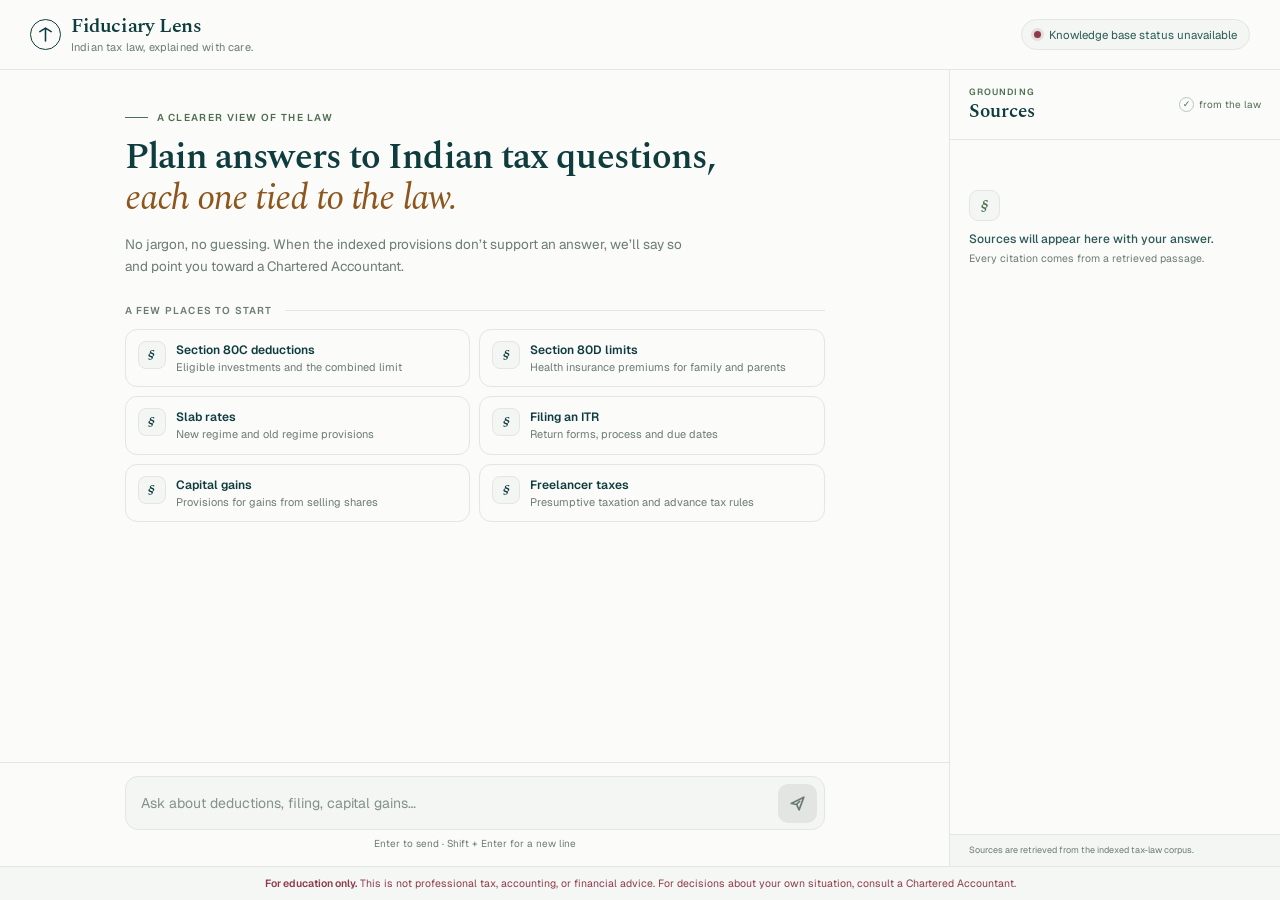
==== frontend/index.html @ a9625b5b "set chat interface UI and integ backend service" ====
<!doctype html>
<html lang="en">
  <head>
    <meta charset="UTF-8" />
    <meta name="viewport" content="width=device-width, initial-scale=1.0" />
    <meta name="theme-color" content="#fbfbfa" />
    <title>Fiduciary Lens — Tax Advisor</title>
    <link rel="preconnect" href="https://fonts.googleapis.com" />
    <link rel="preconnect" href="https://fonts.gstatic.com" crossorigin />
    <link href="https://fonts.googleapis.com/css2?family=Geist:wght@300;400;500;600;700&family=Spectral:ital,wght@0,400;0,600;1,400;1,600&display=swap" rel="stylesheet" />
    <link rel="stylesheet" href="styles.css" />
    <script src="app.js" defer></script>
  </head>
  <body>
    <header class="app-header">
      <a class="brand" href="/" aria-label="Fiduciary Lens home">
        <span class="brand-mark" aria-hidden="true">
          <svg viewBox="0 0 24 24" fill="none" stroke="currentColor" stroke-width="2.2" stroke-linecap="round" stroke-linejoin="round"><path d="M12 3v18M4 8l8-5 8 5" /></svg>
        </span>
        <span class="brand-copy">
          <span class="brand-name">Fiduciary Lens</span>
          <span class="brand-tagline">Indian tax law, explained with care.</span>
        </span>
      </a>
      <div class="header-tools">
        <div class="knowledge-status" id="knowledgeStatus" role="status" aria-live="polite">
          <span class="status-dot" aria-hidden="true"></span>
          <span class="status-label">Checking knowledge base…</span>
        </div>
        <button class="sources-toggle" id="sourcesToggle" type="button" aria-label="Open sources panel" aria-expanded="false">
          <svg viewBox="0 0 24 24" fill="none" stroke="currentColor" stroke-width="1.8" stroke-linecap="round" stroke-linejoin="round" aria-hidden="true"><path d="M4 6h16M4 12h16M4 18h16" /></svg>
          <span>Sources</span>
        </button>
      </div>
    </header>

    <main class="app-shell">
      <section class="chat-column" aria-label="Tax law conversation">
        <div class="transcript" id="transcript" aria-live="polite">
          <section class="welcome" id="welcome">
            <p class="eyebrow"><span class="eyebrow-line"></span> A clearer view of the law</p>
            <h1>Plain answers to Indian tax questions, <em>each one tied to the law.</em></h1>
            <p class="welcome-copy">No jargon, no guessing. When the indexed provisions don’t support an answer, we’ll say so and point you toward a Chartered Accountant.</p>
          </section>

          <section class="quick-section" id="quickSection" aria-labelledby="quickHeading">
            <h2 class="section-kicker" id="quickHeading">A few places to start</h2>
            <div class="quick-grid" id="quickGrid">
              <button class="quick-action" type="button" data-question="What can I claim under Section 80C this year?">
                <span class="quick-icon" aria-hidden="true">§</span><span class="quick-copy"><strong>Section 80C deductions</strong><span>Eligible investments and the combined limit</span></span>
              </button>
              <button class="quick-action" type="button" data-question="What are the health insurance deduction limits under Section 80D?">
                <span class="quick-icon" aria-hidden="true">§</span><span class="quick-copy"><strong>Section 80D limits</strong><span>Health insurance premiums for family and parents</span></span>
              </button>
              <button class="quick-action" type="button" data-question="Explain the income tax slab rates under the new and old regimes.">
                <span class="quick-icon" aria-hidden="true">§</span><span class="quick-copy"><strong>Slab rates</strong><span>New regime and old regime provisions</span></span>
              </button>
              <button class="quick-action" type="button" data-question="How do I file my income tax return and what is the due date?">
                <span class="quick-icon" aria-hidden="true">§</span><span class="quick-copy"><strong>Filing an ITR</strong><span>Return forms, process and due dates</span></span>
              </button>
              <button class="quick-action" type="button" data-question="How are capital gains from selling shares taxed?">
                <span class="quick-icon" aria-hidden="true">§</span><span class="quick-copy"><strong>Capital gains</strong><span>Provisions for gains from selling shares</span></span>
              </button>
              <button class="quick-action" type="button" data-question="What tax rules apply to freelancers and consultants?">
                <span class="quick-icon" aria-hidden="true">§</span><span class="quick-copy"><strong>Freelancer taxes</strong><span>Presumptive taxation and advance tax rules</span></span>
              </button>
            </div>
          </section>
          <div class="conversation" id="conversation" aria-label="Messages"></div>
          <div class="scroll-anchor" id="scrollAnchor" aria-hidden="true"></div>
        </div>

        <form class="composer" id="composer">
          <div class="composer-box">
            <label class="sr-only" for="questionInput">Your tax law question</label>
            <textarea id="questionInput" rows="1" maxlength="4000" placeholder="Ask about deductions, filing, capital gains…" autocomplete="off"></textarea>
            <button class="send-button" id="sendButton" type="submit" aria-label="Send question" disabled>
              <svg viewBox="0 0 24 24" fill="none" stroke="currentColor" stroke-width="2.1" stroke-linecap="round" stroke-linejoin="round" aria-hidden="true"><path d="m4 12 16-8-6 16-3.2-6.8L4 12Z" /><path d="m10.8 13.2 4-4" /></svg>
            </button>
          </div>
          <p class="composer-hint">Enter to send <span aria-hidden="true">·</span> Shift + Enter for a new line</p>
        </form>
      </section>

      <div class="mobile-scrim" id="mobileScrim" hidden></div>
      <aside class="sources-panel" id="sourcesPanel" aria-label="Retrieved sources">
        <div class="sources-heading">
          <div>
            <p class="eyebrow sources-eyebrow">Grounding</p>
            <h2>Sources <span class="source-count" id="sourceCount"></span></h2>
          </div>
          <div class="sources-heading-actions">
            <span class="verified-label"><span aria-hidden="true">✓</span> from the law</span>
            <button class="drawer-close" type="button" id="drawerClose" aria-label="Close sources panel">×</button>
          </div>
        </div>
        <div class="sources-content" id="sourcesContent">
          <div class="sources-empty">
            <span class="empty-mark" aria-hidden="true">§</span>
            <p>Sources will appear here with your answer.</p>
            <span>Every citation comes from a retrieved passage.</span>
          </div>
        </div>
        <div class="sources-footer">Sources are retrieved from the indexed tax-law corpus.</div>
      </aside>
    </main>

    <footer class="disclaimer">
      <strong>For education only.</strong> This is not professional tax, accounting, or financial advice. For decisions about your own situation, consult a Chartered Accountant.
    </footer>
    <div class="sr-only" id="announcer" role="status" aria-live="assertive"></div>
  </body>
</html>
---- frontend/styles.css ----
:root {
  color-scheme: light;
  --paper: #fbfbfa;
  --field: #f3f6f3;
  --ink: #0f3d3e;
  --ink-soft: #2a5a55;
  --saffron: #c07a2b;
  --saffron-dark: #8c561c;
  --sage: #4f6f52;
  --rose: #8e3a4b;
  --rule: #e3e6e1;
  --text: #14201e;
  --muted: #6b7b76;
  --shadow: 0 1px 2px rgba(15, 61, 62, .06), 0 12px 28px -14px rgba(15, 61, 62, .2);
  --radius: 14px;
  font-family: "Geist", system-ui, -apple-system, BlinkMacSystemFont, "Segoe UI", sans-serif;
  color: var(--text);
  background: var(--paper);
  font-synthesis: none;
  text-rendering: optimizeLegibility;
  -webkit-font-smoothing: antialiased;
}

* { box-sizing: border-box; }
html, body { width: 100%; height: 100%; margin: 0; }
body { min-height: 100dvh; display: flex; flex-direction: column; font-size: 14px; line-height: 1.55; }
button, textarea { font: inherit; }
button:focus-visible, a:focus-visible, textarea:focus-visible { outline: 2px solid var(--saffron); outline-offset: 3px; }
.sr-only { position: absolute; width: 1px; height: 1px; padding: 0; margin: -1px; overflow: hidden; clip: rect(0, 0, 0, 0); white-space: nowrap; border: 0; }

.app-header { height: 70px; flex: 0 0 auto; display: flex; align-items: center; justify-content: space-between; gap: 18px; padding: 10px 30px; border-bottom: 1px solid var(--rule); background: var(--paper); z-index: 3; }
.brand { display: flex; align-items: center; gap: 10px; color: inherit; text-decoration: none; min-width: 0; }
.brand-mark { width: 31px; height: 31px; display: grid; place-items: center; border: 1.5px solid var(--ink); color: var(--ink); border-radius: 50%; flex: 0 0 auto; }
.brand-mark svg { width: 17px; height: 17px; }
.brand-copy { display: flex; flex-direction: column; line-height: 1.25; }
.brand-name { font: 600 20px/1.1 "Spectral", Georgia, serif; color: var(--ink); letter-spacing: -.02em; }
.brand-tagline { padding-top: 4px; font-size: 11px; color: var(--muted); letter-spacing: .015em; }
.header-tools { display: flex; align-items: center; gap: 10px; }
.knowledge-status { display: inline-flex; align-items: center; gap: 8px; min-height: 31px; max-width: min(44vw, 450px); padding: 5px 12px; color: var(--ink-soft); background: var(--field); border: 1px solid var(--rule); border-radius: 99px; font-size: 11.5px; white-space: nowrap; overflow: hidden; text-overflow: ellipsis; }
.status-dot { width: 7px; height: 7px; border-radius: 50%; flex: 0 0 auto; background: #c39351; box-shadow: 0 0 0 3px rgba(195, 147, 81, .15); }
.knowledge-status[data-state="ready"] .status-dot { background: var(--sage); box-shadow: 0 0 0 3px rgba(79, 111, 82, .15); }
.knowledge-status[data-state="offline"] .status-dot { background: var(--rose); box-shadow: 0 0 0 3px rgba(142, 58, 75, .13); }
.sources-toggle { display: none; align-items: center; justify-content: center; gap: 6px; border: 1px solid var(--rule); border-radius: 10px; padding: 7px 10px; color: var(--ink); background: var(--paper); font-size: 12px; cursor: pointer; }
.sources-toggle svg { width: 16px; height: 16px; }

.app-shell { width: min(1280px, 100%); flex: 1 1 auto; min-height: 0; margin: 0 auto; display: grid; grid-template-columns: minmax(0, 1fr) 330px; }
.chat-column { min-width: 0; min-height: 0; display: flex; flex-direction: column; border-right: 1px solid var(--rule); }
.transcript { flex: 1 1 auto; min-height: 0; overflow-y: auto; scroll-behavior: smooth; padding: 31px clamp(18px, 4vw, 50px) 20px; }
.welcome, .quick-section, .conversation { width: min(700px, 100%); margin-right: auto; margin-left: auto; }
.welcome { margin-top: 9px; margin-bottom: 26px; }
.eyebrow { margin: 0 0 11px; display: flex; align-items: center; gap: 9px; color: var(--sage); font-size: 10px; font-weight: 600; letter-spacing: .13em; text-transform: uppercase; }
.eyebrow-line { width: 23px; height: 1px; background: var(--sage); }
.welcome h1 { max-width: 650px; margin: 0; color: var(--ink); font: 600 clamp(27px, 3.1vw, 36px)/1.14 "Spectral", Georgia, serif; letter-spacing: -.025em; }
.welcome h1 em { color: var(--saffron-dark); font-weight: 400; }
.welcome-copy { max-width: 570px; margin: 14px 0 0; color: var(--muted); font-size: 13.5px; line-height: 1.65; }
.section-kicker { margin: 0 0 10px; display: flex; align-items: center; gap: 12px; color: var(--muted); font-size: 10px; font-weight: 600; letter-spacing: .12em; text-transform: uppercase; }
.section-kicker::after { content: ""; height: 1px; flex: 1; background: var(--rule); }
.quick-section { margin-bottom: 28px; }
.quick-grid { display: grid; grid-template-columns: repeat(2, minmax(0, 1fr)); gap: 9px; }
.quick-action { min-width: 0; display: flex; align-items: flex-start; gap: 10px; padding: 11px 12px; text-align: left; color: var(--text); border: 1px solid var(--rule); border-radius: 12px; background: var(--paper); cursor: pointer; transition: border-color .15s ease, background .15s ease, transform .15s ease, box-shadow .15s ease; }
.quick-action:hover:not(:disabled) { border-color: #9bb1a8; background: #f7f9f6; transform: translateY(-1px); box-shadow: var(--shadow); }
.quick-action:disabled { cursor: wait; opacity: .62; }
.quick-icon { width: 28px; height: 28px; display: grid; place-items: center; flex: 0 0 auto; color: var(--ink); background: var(--field); border: 1px solid var(--rule); border-radius: 8px; font: italic 600 13px "Spectral", Georgia, serif; }
.quick-copy { display: flex; flex-direction: column; padding-top: 1px; }
.quick-copy strong { color: var(--ink); font-size: 12px; font-weight: 600; line-height: 1.35; }
.quick-copy span { margin-top: 2px; color: var(--muted); font-size: 11px; line-height: 1.4; }

.conversation { display: flex; flex-direction: column; gap: 20px; }
.turn { display: flex; flex-direction: column; align-items: stretch; animation: appear .22s ease both; }
.turn.user { align-items: flex-end; }
.bubble { max-width: 100%; padding: 13px 16px; border-radius: var(--radius); line-height: 1.65; overflow-wrap: anywhere; white-space: pre-wrap; }
.turn.user .bubble { max-width: min(82%, 570px); color: #f3f7f5; background: var(--ink); border-bottom-right-radius: 4px; }
.turn.assistant .bubble { color: var(--text); background: var(--field); border: 1px solid var(--rule); border-left: 3px solid var(--ink); border-top-left-radius: 4px; }
.turn.assistant.ungrounded .bubble { border-left-color: var(--saffron); }
.turn.error .bubble { color: #713642; background: #fbf3f4; border-color: #ead3d8; border-left-color: var(--rose); }
.turn-meta { margin-top: 5px; padding: 0 3px; color: var(--muted); font-size: 10.5px; }
.turn.user .turn-meta { text-align: right; }
.turn.assistant .turn-meta { text-align: right; }
.answer-note { display: flex; align-items: flex-start; gap: 7px; margin-top: 9px; padding: 8px 10px; color: var(--saffron-dark); background: #fbf5ec; border: 1px solid #efe0c9; border-radius: 9px; font-size: 11px; line-height: 1.45; }
.answer-note .note-mark { font-family: "Spectral", Georgia, serif; font-weight: 600; }
.answer-citations { display: flex; flex-wrap: wrap; gap: 6px; margin-top: 11px; }
.citation-chip { display: inline-flex; align-items: baseline; gap: 3px; padding: 2px 7px 3px; border: 1px solid #78908a; border-radius: 6px; color: var(--ink); background: var(--paper); font: italic 600 11.5px "Spectral", Georgia, serif; cursor: pointer; transition: color .14s ease, background .14s ease, border-color .14s ease; }
.citation-chip .section-symbol { font-style: normal; font-weight: 400; }
.citation-chip:hover, .citation-chip.is-active { color: white; border-color: var(--sage); background: var(--sage); }
.thinking { display: flex; align-items: center; gap: 9px; color: var(--muted); font-size: 12px; }
.thinking-dots { display: inline-flex; gap: 3px; }
.thinking-dots i { width: 5px; height: 5px; display: block; border-radius: 50%; background: var(--sage); animation: pulse 1.1s infinite ease-in-out; }
.thinking-dots i:nth-child(2) { animation-delay: .14s; }
.thinking-dots i:nth-child(3) { animation-delay: .28s; }
.retry-button { margin-top: 8px; padding: 5px 9px; color: var(--rose); border: 1px solid #d8aeb6; border-radius: 7px; background: white; font-size: 11px; cursor: pointer; }
.scroll-anchor { height: 1px; }

.composer { flex: 0 0 auto; padding: 13px clamp(18px, 4vw, 50px) 14px; border-top: 1px solid var(--rule); background: var(--paper); }
.composer-box { width: min(700px, 100%); min-height: 54px; display: flex; align-items: flex-end; gap: 10px; margin: 0 auto; padding: 6px 7px 6px 15px; border: 1px solid var(--rule); border-radius: 13px; background: var(--field); transition: border-color .16s ease, box-shadow .16s ease; }
.composer-box:focus-within { border-color: #74938a; box-shadow: 0 0 0 3px rgba(15, 61, 62, .06); }
.composer textarea { flex: 1; min-width: 0; max-height: 156px; min-height: 38px; padding: 8px 0; resize: none; color: var(--text); border: 0; outline: 0; background: transparent; line-height: 1.5; }
.composer textarea::placeholder { color: #84918d; }
.send-button { width: 39px; height: 39px; display: grid; place-items: center; flex: 0 0 auto; color: white; border: 0; border-radius: 10px; background: var(--saffron); cursor: pointer; transition: background .15s ease, transform .12s ease; }
.send-button svg { width: 19px; height: 19px; }
.send-button:hover:not(:disabled) { background: #a86722; }
.send-button:active:not(:disabled) { transform: scale(.95); }
.send-button:disabled { color: var(--muted); background: #e2e5e1; cursor: not-allowed; }
.composer-hint { width: min(700px, 100%); margin: 6px auto 0; color: var(--muted); text-align: center; font-size: 10px; }
.disclaimer { flex: 0 0 auto; padding: 9px 20px; color: var(--rose); border-top: 1px solid var(--rule); background: #f5f7f4; text-align: center; font-size: 10.5px; line-height: 1.45; }
.disclaimer strong { font-weight: 600; }

.sources-panel { min-width: 0; min-height: 0; display: flex; flex-direction: column; background: var(--paper); }
.sources-heading { min-height: 70px; display: flex; align-items: center; justify-content: space-between; gap: 10px; padding: 12px 19px; border-bottom: 1px solid var(--rule); }
.sources-eyebrow { margin: 0 0 1px; font-size: 9px; letter-spacing: .12em; }
.sources-heading h2 { margin: 0; color: var(--ink); font: 600 19px/1.2 "Spectral", Georgia, serif; }
.source-count { color: var(--muted); font: 500 11px "Geist", sans-serif; }
.sources-heading-actions { display: flex; align-items: center; gap: 8px; }
.verified-label { display: inline-flex; align-items: center; gap: 5px; color: var(--sage); font-size: 10px; white-space: nowrap; }
.verified-label span { width: 15px; height: 15px; display: grid; place-items: center; border: 1px solid #b8c9b6; border-radius: 50%; font-size: 9px; }
.drawer-close { display: none; width: 30px; height: 30px; color: var(--ink); border: 1px solid var(--rule); border-radius: 8px; background: var(--paper); font-size: 21px; line-height: 1; cursor: pointer; }
.sources-content { flex: 1; min-height: 0; overflow-y: auto; padding: 13px 19px; }
.sources-empty { min-height: 150px; display: flex; flex-direction: column; align-items: flex-start; justify-content: center; color: var(--muted); }
.sources-empty p { margin: 9px 0 2px; color: var(--ink-soft); font-size: 12px; font-weight: 500; }
.sources-empty > span:last-child { font-size: 10.5px; }
.empty-mark { width: 31px; height: 31px; display: grid; place-items: center; color: var(--sage); background: var(--field); border: 1px solid var(--rule); border-radius: 9px; font: italic 600 14px "Spectral", Georgia, serif; }
.source-card { padding: 13px 0 14px; border-bottom: 1px solid var(--rule); scroll-margin: 14px; transition: background .18s ease, box-shadow .18s ease; }
.source-card:last-child { border-bottom: 0; }
.source-card.is-active { margin: 0 -9px; padding: 13px 9px 14px; border-radius: 9px; background: #f1f6f1; box-shadow: inset 2px 0 var(--sage); }
.source-topline { display: flex; align-items: flex-start; gap: 7px; }
.source-number { min-width: 25px; height: 22px; display: inline-grid; place-items: center; flex: 0 0 auto; padding: 0 5px; color: var(--ink); background: var(--field); border: 1px solid var(--rule); border-radius: 6px; font-size: 10px; font-weight: 600; }
.source-short { display: inline-flex; align-items: baseline; margin: 0; padding: 1px 6px 2px; color: var(--ink); border: 1px solid #90a49c; border-radius: 5px; background: white; font: italic 600 10.5px "Spectral", Georgia, serif; white-space: nowrap; }
.source-title { margin: 0 0 3px; color: var(--ink); font-size: 11.5px; font-weight: 600; line-height: 1.4; }
.source-meta { margin: 2px 0 0; color: var(--muted); font-size: 9.5px; line-height: 1.4; }
.source-excerpt { margin: 7px 0 0; color: #485a55; font-size: 10.5px; line-height: 1.55; }
.source-url { display: inline-flex; margin-top: 6px; color: var(--sage); font-size: 10px; text-decoration: none; overflow-wrap: anywhere; }
.source-url:hover { text-decoration: underline; }
.sources-footer { padding: 9px 19px; color: var(--muted); border-top: 1px solid var(--rule); background: var(--field); font-size: 9px; line-height: 1.4; }
.mobile-scrim { display: none; }

@keyframes appear { from { opacity: 0; transform: translateY(5px); } to { opacity: 1; transform: none; } }
@keyframes pulse { 0%, 60%, 100% { transform: translateY(0); opacity: .55; } 30% { transform: translateY(-3px); opacity: 1; } }

@media (max-width: 850px) {
  .app-header { height: 62px; padding: 8px 16px; }
  .brand-tagline { display: none; }
  .brand-name { font-size: 19px; }
  .knowledge-status { max-width: min(53vw, 360px); font-size: 10px; }
  .sources-toggle { display: inline-flex; }
  .app-shell { display: block; }
  .chat-column { height: 100%; border-right: 0; }
  .transcript { padding: 24px 18px 14px; }
  .welcome { margin-top: 5px; margin-bottom: 22px; }
  .welcome h1 { font-size: clamp(25px, 5vw, 33px); }
  .sources-panel { position: fixed; inset: 0 0 0 auto; z-index: 10; width: min(390px, 88vw); height: 100dvh; transform: translateX(105%); visibility: hidden; box-shadow: -16px 0 44px rgba(15, 61, 62, .14); transition: transform .22s ease, visibility .22s ease; }
  .sources-panel.is-open { transform: translateX(0); visibility: visible; }
  .drawer-close { display: inline-grid; place-items: center; }
  .mobile-scrim:not([hidden]) { position: fixed; inset: 0; z-index: 9; display: block; background: rgba(15, 35, 32, .28); }
}
@media (max-width: 560px) {
  .app-header { gap: 7px; }
  .brand { gap: 7px; }
  .brand-mark { width: 28px; height: 28px; }
  .brand-name { font-size: 17px; }
  .header-tools { gap: 6px; }
  .knowledge-status { max-width: 45vw; padding: 5px 8px; gap: 6px; font-size: 9px; }
  .sources-toggle { width: 34px; height: 34px; padding: 0; }
  .sources-toggle span { display: none; }
  .transcript { padding: 20px 14px 11px; }
  .welcome h1 { font-size: 26px; }
  .welcome-copy { font-size: 12.5px; }
  .quick-grid { grid-template-columns: 1fr; gap: 7px; }
  .quick-action { padding: 9px 10px; }
  .quick-copy strong { font-size: 11.5px; }
  .quick-copy span { font-size: 10.5px; }
  .composer { padding: 10px 12px 8px; }
  .composer-box { padding-left: 12px; }
  .composer textarea { font-size: 13px; }
  .composer-hint { font-size: 9px; }
  .disclaimer { padding: 8px 12px; font-size: 9px; }
  .turn.user .bubble { max-width: 91%; }
  .bubble { padding: 11px 13px; font-size: 13px; }
}
@media (prefers-reduced-motion: reduce) {
  *, *::before, *::after { scroll-behavior: auto !important; animation-duration: .01ms !important; animation-iteration-count: 1 !important; transition-duration: .01ms !important; }
}
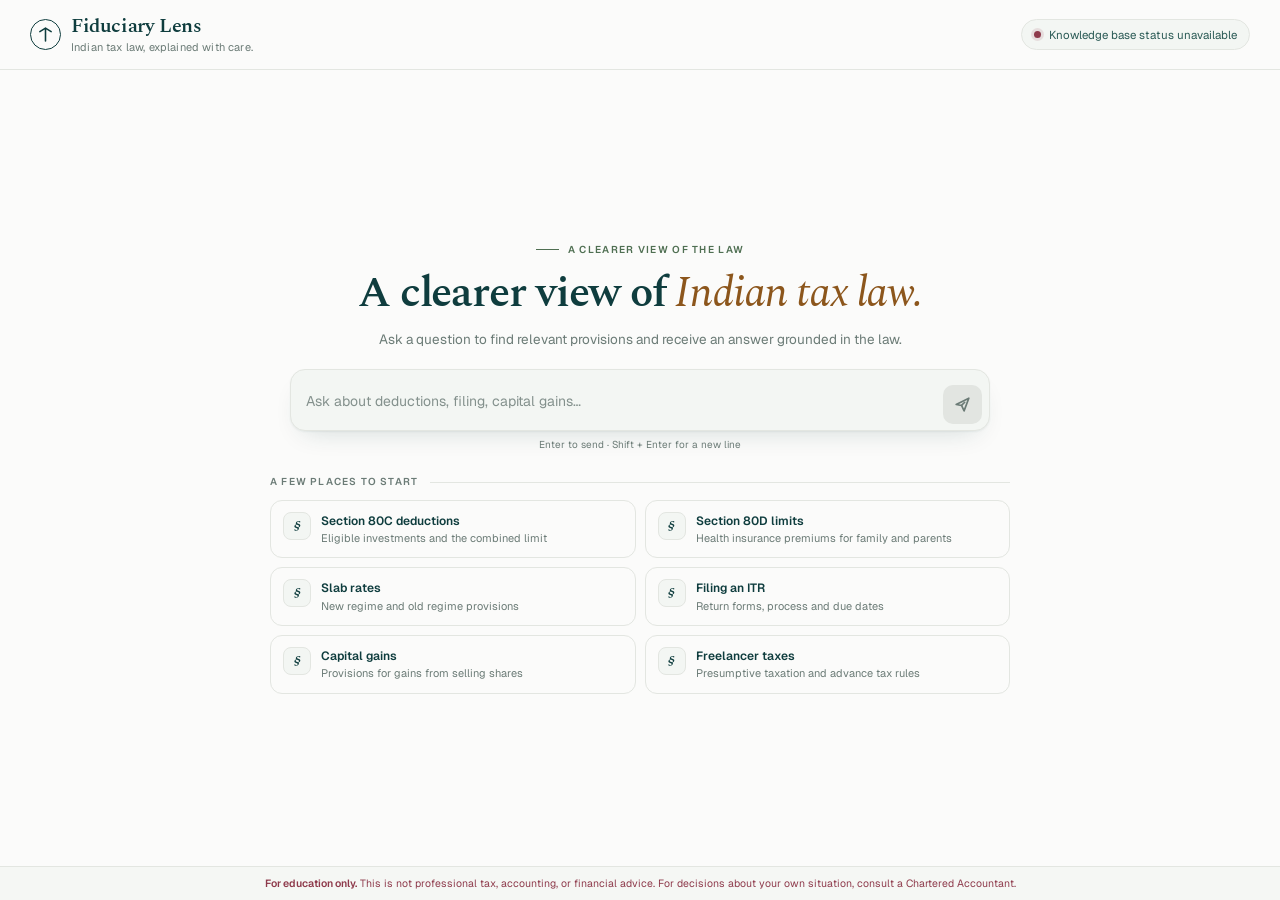
==== commit 8b88a3e9: "connected openrouter model and chat UI" ====
--- a/frontend/index.html
+++ b/frontend/index.html
@@ -8,10 +8,25 @@
     <link rel="preconnect" href="https://fonts.googleapis.com" />
     <link rel="preconnect" href="https://fonts.gstatic.com" crossorigin />
     <link href="https://fonts.googleapis.com/css2?family=Geist:wght@300;400;500;600;700&family=Spectral:ital,wght@0,400;0,600;1,400;1,600&display=swap" rel="stylesheet" />
-    <link rel="stylesheet" href="styles.css" />
-    <script src="app.js" defer></script>
+    <link rel="stylesheet" href="styles.css?v=20261003-splash" />
+    <script src="app.js?v=20261003-splash" defer></script>
   </head>
-  <body>
+  <body aria-busy="true">
+    <div class="splash-screen" id="splashScreen" role="status" aria-live="polite" aria-label="Preparing Fiduciary Lens">
+      <div class="splash-content">
+        <span class="splash-orbit splash-orbit-one" aria-hidden="true"></span>
+        <span class="splash-orbit splash-orbit-two" aria-hidden="true"></span>
+        <span class="splash-mark" aria-hidden="true">
+          <svg viewBox="0 0 24 24" fill="none" stroke="currentColor" stroke-width="1.7" stroke-linecap="round" stroke-linejoin="round"><path d="M12 3v18M4 8l8-5 8 5" /><path d="M4 8l-2 5h4L4 8Zm16 0-2 5h4l-2-5ZM9 21h6" /></svg>
+        </span>
+        <p class="splash-brand">Fiduciary Lens</p>
+        <h1>A clearer view of <em>Indian tax law.</em></h1>
+        <p class="splash-tagline">Indian tax law, explained with care.</p>
+        <div class="splash-progress" aria-hidden="true"><span></span></div>
+        <p class="splash-status"><span class="splash-status-dot" aria-hidden="true"></span>Preparing your workspace</p>
+      </div>
+      <p class="splash-footnote">Grounded in the law. Written for clarity.</p>
+    </div>
     <header class="app-header">
       <a class="brand" href="/" aria-label="Fiduciary Lens home">
         <span class="brand-mark" aria-hidden="true">
@@ -35,12 +50,12 @@
     </header>
 
     <main class="app-shell">
-      <section class="chat-column" aria-label="Tax law conversation">
+      <section class="chat-column is-home" aria-label="Tax law conversation">
         <div class="transcript" id="transcript" aria-live="polite">
           <section class="welcome" id="welcome">
             <p class="eyebrow"><span class="eyebrow-line"></span> A clearer view of the law</p>
-            <h1>Plain answers to Indian tax questions, <em>each one tied to the law.</em></h1>
-            <p class="welcome-copy">No jargon, no guessing. When the indexed provisions don’t support an answer, we’ll say so and point you toward a Chartered Accountant.</p>
+            <h1>A clearer view of <em>Indian tax law.</em></h1>
+            <p class="welcome-copy">Ask a question to find relevant provisions and receive an answer grounded in the law.</p>
           </section>
 
           <section class="quick-section" id="quickSection" aria-labelledby="quickHeading">
@@ -83,7 +98,7 @@
       </section>
 
       <div class="mobile-scrim" id="mobileScrim" hidden></div>
-      <aside class="sources-panel" id="sourcesPanel" aria-label="Retrieved sources">
+      <aside class="sources-panel" id="sourcesPanel" aria-label="Retrieved sources" tabindex="-1" hidden>
         <div class="sources-heading">
           <div>
             <p class="eyebrow sources-eyebrow">Grounding</p>
--- a/frontend/styles.css
+++ b/frontend/styles.css
@@ -28,6 +28,25 @@
 button:focus-visible, a:focus-visible, textarea:focus-visible { outline: 2px solid var(--saffron); outline-offset: 3px; }
 .sr-only { position: absolute; width: 1px; height: 1px; padding: 0; margin: -1px; overflow: hidden; clip: rect(0, 0, 0, 0); white-space: nowrap; border: 0; }
 
+.splash-screen { position: fixed; inset: 0; z-index: 20; display: grid; place-items: center; overflow: hidden; padding: 28px; color: var(--text); background: radial-gradient(ellipse at 50% 42%, #f3f6f1 0, var(--paper) 54%, #f8f8f5 100%); opacity: 1; visibility: visible; transition: opacity .42s ease, visibility .42s ease; }
+.splash-screen[hidden] { display: none; }
+.splash-screen.is-leaving { opacity: 0; visibility: hidden; pointer-events: none; }
+.splash-content { position: relative; z-index: 1; width: min(480px, 100%); display: flex; flex-direction: column; align-items: center; text-align: center; animation: splash-arrive .65s cubic-bezier(.2,.7,.2,1) both; }
+.splash-mark { width: 62px; height: 62px; display: grid; place-items: center; color: var(--ink); background: rgba(255,255,255,.72); border: 1px solid #cbd7cd; border-radius: 50%; box-shadow: 0 8px 30px rgba(15,61,62,.08), inset 0 0 0 5px rgba(243,246,243,.8); }
+.splash-mark svg { width: 30px; height: 30px; }
+.splash-brand { margin: 22px 0 9px; color: var(--sage); font: 600 11px/1.3 "Geist", sans-serif; letter-spacing: .2em; text-transform: uppercase; }
+.splash-content h1 { max-width: 440px; margin: 0; color: var(--ink); font: 600 clamp(30px, 5vw, 40px)/1.13 "Spectral", Georgia, serif; letter-spacing: -.025em; }
+.splash-content h1 em { color: var(--saffron-dark); font-weight: 400; }
+.splash-tagline { margin: 11px 0 0; color: var(--muted); font: 400 13px/1.6 "Geist", sans-serif; }
+.splash-progress { width: min(180px, 56vw); height: 2px; margin-top: 35px; overflow: hidden; border-radius: 10px; background: #e4e9e2; }
+.splash-progress span { width: 42%; height: 100%; display: block; border-radius: inherit; background: linear-gradient(90deg, var(--sage), var(--saffron)); animation: splash-progress 1.15s ease-in-out infinite; }
+.splash-status { display: flex; align-items: center; gap: 7px; margin: 12px 0 0; color: var(--muted); font-size: 10.5px; letter-spacing: .015em; }
+.splash-status-dot { width: 6px; height: 6px; border-radius: 50%; background: var(--sage); box-shadow: 0 0 0 3px rgba(79,111,82,.12); animation: splash-breathe 1.4s ease-in-out infinite; }
+.splash-footnote { position: absolute; bottom: max(22px, env(safe-area-inset-bottom)); margin: 0; color: #84918d; font-size: 10px; letter-spacing: .04em; }
+.splash-orbit { position: absolute; z-index: -1; width: 255px; height: 255px; border: 1px solid rgba(79,111,82,.08); border-radius: 50%; pointer-events: none; }
+.splash-orbit-one { transform: scale(1.35); }
+.splash-orbit-two { width: 340px; height: 340px; border-color: rgba(192,122,43,.055); }
+
 .app-header { height: 70px; flex: 0 0 auto; display: flex; align-items: center; justify-content: space-between; gap: 18px; padding: 10px 30px; border-bottom: 1px solid var(--rule); background: var(--paper); z-index: 3; }
 .brand { display: flex; align-items: center; gap: 10px; color: inherit; text-decoration: none; min-width: 0; }
 .brand-mark { width: 31px; height: 31px; display: grid; place-items: center; border: 1.5px solid var(--ink); color: var(--ink); border-radius: 50%; flex: 0 0 auto; }
@@ -40,11 +59,14 @@
 .status-dot { width: 7px; height: 7px; border-radius: 50%; flex: 0 0 auto; background: #c39351; box-shadow: 0 0 0 3px rgba(195, 147, 81, .15); }
 .knowledge-status[data-state="ready"] .status-dot { background: var(--sage); box-shadow: 0 0 0 3px rgba(79, 111, 82, .15); }
 .knowledge-status[data-state="offline"] .status-dot { background: var(--rose); box-shadow: 0 0 0 3px rgba(142, 58, 75, .13); }
-.sources-toggle { display: none; align-items: center; justify-content: center; gap: 6px; border: 1px solid var(--rule); border-radius: 10px; padding: 7px 10px; color: var(--ink); background: var(--paper); font-size: 12px; cursor: pointer; }
+.sources-toggle { display: none; align-items: center; justify-content: center; gap: 6px; border: 1px solid var(--rule); border-radius: 10px; padding: 7px 10px; color: var(--ink); background: var(--paper); font-size: 12px; cursor: pointer; transition: background .15s ease, border-color .15s ease; }
+.sources-toggle:hover { border-color: #9bb1a8; background: var(--field); }
 .sources-toggle svg { width: 16px; height: 16px; }
 
-.app-shell { width: min(1280px, 100%); flex: 1 1 auto; min-height: 0; margin: 0 auto; display: grid; grid-template-columns: minmax(0, 1fr) 330px; }
-.chat-column { min-width: 0; min-height: 0; display: flex; flex-direction: column; border-right: 1px solid var(--rule); }
+.app-shell { width: min(1280px, 100%); flex: 1 1 auto; min-height: 0; margin: 0 auto; display: block; }
+.app-shell.sources-open { display: grid; grid-template-columns: minmax(0, 1fr) 330px; }
+.chat-column { width: 100%; height: 100%; min-width: 0; min-height: 0; display: flex; flex-direction: column; }
+.app-shell.sources-open .chat-column { border-right: 1px solid var(--rule); }
 .transcript { flex: 1 1 auto; min-height: 0; overflow-y: auto; scroll-behavior: smooth; padding: 31px clamp(18px, 4vw, 50px) 20px; }
 .welcome, .quick-section, .conversation { width: min(700px, 100%); margin-right: auto; margin-left: auto; }
 .welcome { margin-top: 9px; margin-bottom: 26px; }
@@ -64,6 +86,21 @@
 .quick-copy { display: flex; flex-direction: column; padding-top: 1px; }
 .quick-copy strong { color: var(--ink); font-size: 12px; font-weight: 600; line-height: 1.35; }
 .quick-copy span { margin-top: 2px; color: var(--muted); font-size: 11px; line-height: 1.4; }
+
+/* Quiet home state: one centered question field, then suggested questions. */
+.chat-column.is-home { height: 100%; overflow-y: auto; justify-content: center; padding: 30px clamp(18px, 5vw, 64px); }
+.chat-column.is-home .transcript { display: contents; }
+.chat-column.is-home .welcome { order: 1; width: min(700px, 100%); flex: 0 0 auto; margin: auto auto 19px; text-align: center; }
+.chat-column.is-home .welcome .eyebrow { justify-content: center; }
+.chat-column.is-home .welcome h1 { max-width: 680px; margin: 0 auto; font-size: clamp(30px, 4vw, 43px); }
+.chat-column.is-home .welcome-copy { margin: 10px auto 0; }
+.chat-column.is-home .composer { order: 2; width: min(700px, 100%); flex: 0 0 auto; margin: 0 auto; padding: 0; border: 0; background: transparent; }
+.chat-column.is-home .composer-box { min-height: 62px; border-radius: 15px; box-shadow: var(--shadow); }
+.chat-column.is-home .composer textarea { min-height: 44px; padding-top: 11px; }
+.chat-column.is-home .quick-section { order: 3; width: min(740px, 100%); flex: 0 0 auto; margin: 22px auto auto; }
+.chat-column.is-home .section-kicker { justify-content: center; }
+.chat-column.is-home .conversation, .chat-column.is-home .scroll-anchor { display: none; }
+body.has-conversation .sources-toggle { display: inline-flex; }
 
 .conversation { display: flex; flex-direction: column; gap: 20px; }
 .turn { display: flex; flex-direction: column; align-items: stretch; animation: appear .22s ease both; }
@@ -105,6 +142,7 @@
 .disclaimer strong { font-weight: 600; }
 
 .sources-panel { min-width: 0; min-height: 0; display: flex; flex-direction: column; background: var(--paper); }
+[hidden] { display: none !important; }
 .sources-heading { min-height: 70px; display: flex; align-items: center; justify-content: space-between; gap: 10px; padding: 12px 19px; border-bottom: 1px solid var(--rule); }
 .sources-eyebrow { margin: 0 0 1px; font-size: 9px; letter-spacing: .12em; }
 .sources-heading h2 { margin: 0; color: var(--ink); font: 600 19px/1.2 "Spectral", Georgia, serif; }
@@ -134,15 +172,17 @@
 
 @keyframes appear { from { opacity: 0; transform: translateY(5px); } to { opacity: 1; transform: none; } }
 @keyframes pulse { 0%, 60%, 100% { transform: translateY(0); opacity: .55; } 30% { transform: translateY(-3px); opacity: 1; } }
+@keyframes splash-arrive { from { opacity: 0; transform: translateY(9px); } to { opacity: 1; transform: translateY(0); } }
+@keyframes splash-progress { from { transform: translateX(-115%); } to { transform: translateX(255%); } }
+@keyframes splash-breathe { 0%, 100% { opacity: .55; } 50% { opacity: 1; } }
 
 @media (max-width: 850px) {
   .app-header { height: 62px; padding: 8px 16px; }
   .brand-tagline { display: none; }
   .brand-name { font-size: 19px; }
   .knowledge-status { max-width: min(53vw, 360px); font-size: 10px; }
-  .sources-toggle { display: inline-flex; }
-  .app-shell { display: block; }
-  .chat-column { height: 100%; border-right: 0; }
+  .app-shell.sources-open { display: block; }
+  .app-shell.sources-open .chat-column { border-right: 0; }
   .transcript { padding: 24px 18px 14px; }
   .welcome { margin-top: 5px; margin-bottom: 22px; }
   .welcome h1 { font-size: clamp(25px, 5vw, 33px); }
@@ -161,6 +201,11 @@
   .sources-toggle { width: 34px; height: 34px; padding: 0; }
   .sources-toggle span { display: none; }
   .transcript { padding: 20px 14px 11px; }
+  .chat-column.is-home { padding: 22px 14px; }
+  .chat-column.is-home .welcome { margin-bottom: 16px; }
+  .chat-column.is-home .welcome h1 { font-size: 29px; }
+  .chat-column.is-home .welcome-copy { max-width: 340px; }
+  .chat-column.is-home .quick-section { margin-top: 18px; }
   .welcome h1 { font-size: 26px; }
   .welcome-copy { font-size: 12.5px; }
   .quick-grid { grid-template-columns: 1fr; gap: 7px; }
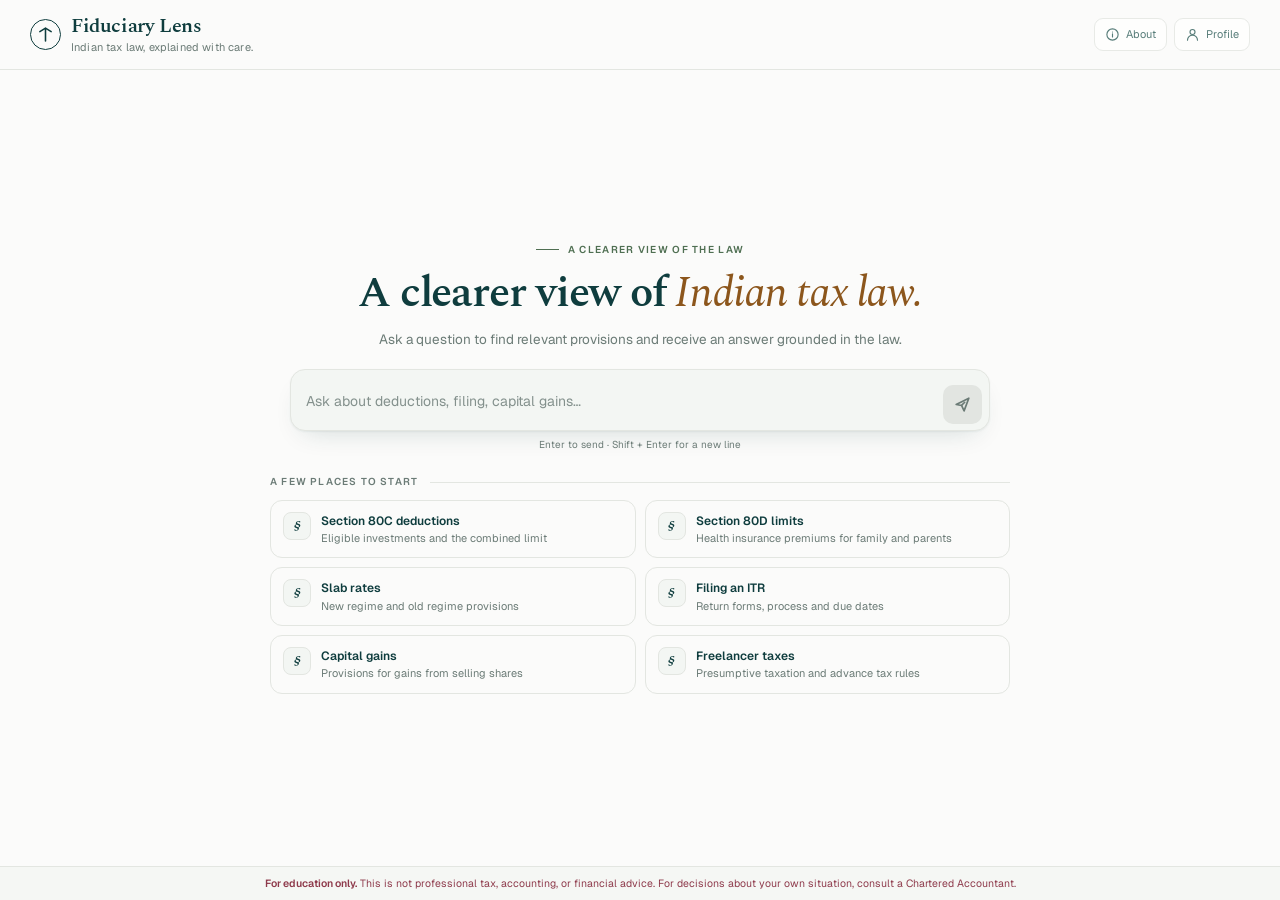
==== commit bd2c11c7: "made UI improvs and navbar setup" ====
--- a/frontend/index.html
+++ b/frontend/index.html
@@ -8,8 +8,8 @@
     <link rel="preconnect" href="https://fonts.googleapis.com" />
     <link rel="preconnect" href="https://fonts.gstatic.com" crossorigin />
     <link href="https://fonts.googleapis.com/css2?family=Geist:wght@300;400;500;600;700&family=Spectral:ital,wght@0,400;0,600;1,400;1,600&display=swap" rel="stylesheet" />
-    <link rel="stylesheet" href="styles.css?v=20261003-splash" />
-    <script src="app.js?v=20261003-splash" defer></script>
+    <link rel="stylesheet" href="styles.css?v=20261003-navigation" />
+    <script src="app.js?v=20261003-navigation" defer></script>
   </head>
   <body aria-busy="true">
     <div class="splash-screen" id="splashScreen" role="status" aria-live="polite" aria-label="Preparing Fiduciary Lens">
@@ -38,10 +38,16 @@
         </span>
       </a>
       <div class="header-tools">
-        <div class="knowledge-status" id="knowledgeStatus" role="status" aria-live="polite">
-          <span class="status-dot" aria-hidden="true"></span>
-          <span class="status-label">Checking knowledge base…</span>
-        </div>
+        <nav class="header-nav" aria-label="Future navigation">
+          <button class="nav-placeholder nav-about" type="button" title="Coming soon" aria-label="About, coming soon" disabled>
+            <svg viewBox="0 0 24 24" fill="none" stroke="currentColor" stroke-width="1.8" stroke-linecap="round" stroke-linejoin="round" aria-hidden="true"><circle cx="12" cy="12" r="9" /><path d="M12 11v5m0-8h.01" /></svg>
+            <span>About</span>
+          </button>
+          <button class="nav-placeholder nav-profile" type="button" title="Coming soon" aria-label="Profile, coming soon" disabled>
+            <svg viewBox="0 0 24 24" fill="none" stroke="currentColor" stroke-width="1.8" stroke-linecap="round" stroke-linejoin="round" aria-hidden="true"><circle cx="12" cy="8" r="4" /><path d="M4 21a8 8 0 0 1 16 0" /></svg>
+            <span>Profile</span>
+          </button>
+        </nav>
         <button class="sources-toggle" id="sourcesToggle" type="button" aria-label="Open sources panel" aria-expanded="false">
           <svg viewBox="0 0 24 24" fill="none" stroke="currentColor" stroke-width="1.8" stroke-linecap="round" stroke-linejoin="round" aria-hidden="true"><path d="M4 6h16M4 12h16M4 18h16" /></svg>
           <span>Sources</span>
--- a/frontend/styles.css
+++ b/frontend/styles.css
@@ -55,10 +55,10 @@
 .brand-name { font: 600 20px/1.1 "Spectral", Georgia, serif; color: var(--ink); letter-spacing: -.02em; }
 .brand-tagline { padding-top: 4px; font-size: 11px; color: var(--muted); letter-spacing: .015em; }
 .header-tools { display: flex; align-items: center; gap: 10px; }
-.knowledge-status { display: inline-flex; align-items: center; gap: 8px; min-height: 31px; max-width: min(44vw, 450px); padding: 5px 12px; color: var(--ink-soft); background: var(--field); border: 1px solid var(--rule); border-radius: 99px; font-size: 11.5px; white-space: nowrap; overflow: hidden; text-overflow: ellipsis; }
-.status-dot { width: 7px; height: 7px; border-radius: 50%; flex: 0 0 auto; background: #c39351; box-shadow: 0 0 0 3px rgba(195, 147, 81, .15); }
-.knowledge-status[data-state="ready"] .status-dot { background: var(--sage); box-shadow: 0 0 0 3px rgba(79, 111, 82, .15); }
-.knowledge-status[data-state="offline"] .status-dot { background: var(--rose); box-shadow: 0 0 0 3px rgba(142, 58, 75, .13); }
+.header-nav { display: flex; align-items: center; gap: 7px; }
+.nav-placeholder { min-height: 33px; display: inline-flex; align-items: center; justify-content: center; gap: 6px; padding: 6px 10px; color: var(--ink-soft); border: 1px solid var(--rule); border-radius: 9px; background: #fff; font-size: 11px; cursor: not-allowed; }
+.nav-placeholder svg { width: 15px; height: 15px; flex: 0 0 auto; }
+.nav-placeholder:disabled { opacity: .78; }
 .sources-toggle { display: none; align-items: center; justify-content: center; gap: 6px; border: 1px solid var(--rule); border-radius: 10px; padding: 7px 10px; color: var(--ink); background: var(--paper); font-size: 12px; cursor: pointer; transition: background .15s ease, border-color .15s ease; }
 .sources-toggle:hover { border-color: #9bb1a8; background: var(--field); }
 .sources-toggle svg { width: 16px; height: 16px; }
@@ -180,7 +180,6 @@
   .app-header { height: 62px; padding: 8px 16px; }
   .brand-tagline { display: none; }
   .brand-name { font-size: 19px; }
-  .knowledge-status { max-width: min(53vw, 360px); font-size: 10px; }
   .app-shell.sources-open { display: block; }
   .app-shell.sources-open .chat-column { border-right: 0; }
   .transcript { padding: 24px 18px 14px; }
@@ -197,7 +196,9 @@
   .brand-mark { width: 28px; height: 28px; }
   .brand-name { font-size: 17px; }
   .header-tools { gap: 6px; }
-  .knowledge-status { max-width: 45vw; padding: 5px 8px; gap: 6px; font-size: 9px; }
+  .nav-about { display: none; }
+  .nav-profile { width: 34px; min-height: 34px; padding: 0; }
+  .nav-profile span { display: none; }
   .sources-toggle { width: 34px; height: 34px; padding: 0; }
   .sources-toggle span { display: none; }
   .transcript { padding: 20px 14px 11px; }
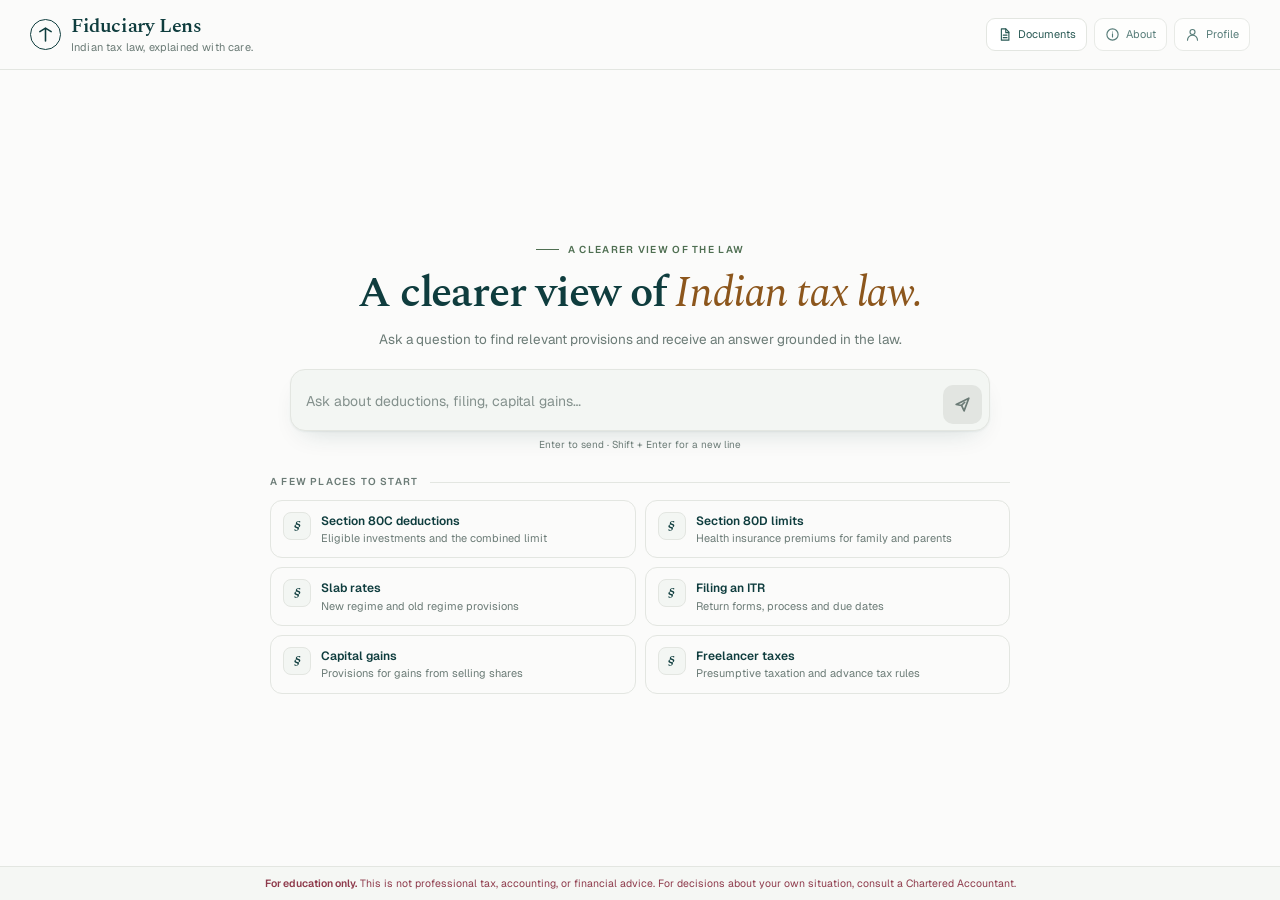
==== commit 8d4c529c: "coded doc upload UI functionality" ====
--- a/frontend/index.html
+++ b/frontend/index.html
@@ -8,8 +8,8 @@
     <link rel="preconnect" href="https://fonts.googleapis.com" />
     <link rel="preconnect" href="https://fonts.gstatic.com" crossorigin />
     <link href="https://fonts.googleapis.com/css2?family=Geist:wght@300;400;500;600;700&family=Spectral:ital,wght@0,400;0,600;1,400;1,600&display=swap" rel="stylesheet" />
-    <link rel="stylesheet" href="styles.css?v=20261003-navigation" />
-    <script src="app.js?v=20261003-navigation" defer></script>
+    <link rel="stylesheet" href="styles.css?v=20261004-documents" />
+    <script src="app.js?v=20261004-documents" defer></script>
   </head>
   <body aria-busy="true">
     <div class="splash-screen" id="splashScreen" role="status" aria-live="polite" aria-label="Preparing Fiduciary Lens">
@@ -38,7 +38,11 @@
         </span>
       </a>
       <div class="header-tools">
-        <nav class="header-nav" aria-label="Future navigation">
+        <nav class="header-nav" aria-label="Main navigation">
+          <button class="nav-placeholder nav-documents" id="documentsNav" type="button" aria-current="false">
+            <svg viewBox="0 0 24 24" fill="none" stroke="currentColor" stroke-width="1.8" stroke-linecap="round" stroke-linejoin="round" aria-hidden="true"><path d="M7 3h7l5 5v13H7z" /><path d="M14 3v6h5M10 13h6m-6 4h6" /></svg>
+            <span>Documents</span>
+          </button>
           <button class="nav-placeholder nav-about" type="button" title="Coming soon" aria-label="About, coming soon" disabled>
             <svg viewBox="0 0 24 24" fill="none" stroke="currentColor" stroke-width="1.8" stroke-linecap="round" stroke-linejoin="round" aria-hidden="true"><circle cx="12" cy="12" r="9" /><path d="M12 11v5m0-8h.01" /></svg>
             <span>About</span>
@@ -103,6 +107,58 @@
         </form>
       </section>
 
+      <section class="document-workspace" id="documentsView" aria-labelledby="documentsHeading" hidden>
+        <div class="document-intro">
+          <p class="eyebrow"><span class="eyebrow-line"></span> Document understanding</p>
+          <h1 id="documentsHeading">A clearer view of <em>your document.</em></h1>
+          <p>Upload a tax document to extract its text, prepare a concise summary, identify financial details, and retrieve relevant provisions from the tax-law corpus.</p>
+        </div>
+
+        <section class="account-card" id="documentAuthPanel" aria-labelledby="accountHeading">
+          <div class="document-card-heading">
+            <div><p class="eyebrow">Private workspace</p><h2 id="accountHeading">Sign in to analyze a document</h2></div>
+            <span class="private-mark" aria-hidden="true">●</span>
+          </div>
+          <p class="document-card-copy">Your files and summaries are associated with your account. The application keeps uploaded file contents in temporary storage only. Account access and saved summaries require PostgreSQL to be running with the project migrations applied.</p>
+          <form class="auth-form" id="documentAuthForm">
+            <label>Email address<input id="documentEmail" type="email" autocomplete="email" maxlength="255" required /></label>
+            <label>Password<input id="documentPassword" type="password" autocomplete="current-password" minlength="8" maxlength="72" required /></label>
+            <div class="auth-actions"><button class="primary-button" id="authSubmit" type="submit">Sign in</button><button class="text-button" id="authModeToggle" type="button">Create account</button></div>
+            <p class="form-message" id="authMessage" role="status" aria-live="polite"></p>
+          </form>
+        </section>
+
+        <section class="document-card upload-card" id="documentUploadPanel" aria-labelledby="uploadHeading" hidden>
+          <div class="document-card-heading">
+            <div><p class="eyebrow">Secure upload</p><h2 id="uploadHeading">Choose a document to analyze</h2></div>
+            <button class="text-button sign-out-button" id="signOutButton" type="button">Sign out</button>
+          </div>
+          <p class="document-card-copy">The existing NLP pipeline extracts text, summarizes it, identifies entities, and queries the tax-law RAG system for detected deduction sections. PDF, TXT, MD, or CSV · up to 20 MB.</p>
+          <form class="upload-form" id="documentUploadForm">
+            <label class="drop-zone" id="documentDropZone" for="documentFile">
+              <span class="upload-mark" aria-hidden="true">↑</span>
+              <strong id="selectedFileName">Select a tax document</strong>
+              <span id="selectedFileHint">Choose a file or drop it here</span>
+              <input id="documentFile" type="file" accept=".pdf,.txt,.md,.csv,application/pdf,text/plain,text/markdown,text/csv" required />
+            </label>
+            <button class="primary-button analyze-button" id="analyzeButton" type="submit" disabled>Analyze document</button>
+            <p class="form-message" id="uploadMessage" role="status" aria-live="polite"></p>
+          </form>
+        </section>
+
+        <section class="analysis-results" id="analysisResults" aria-live="polite" hidden>
+          <div class="analysis-summary document-card">
+            <div class="document-card-heading"><div><p class="eyebrow">Document summary</p><h2 id="resultFilename"></h2></div><span class="analysis-duration" id="analysisDuration"></span></div>
+            <p class="analysis-summary-text" id="analysisSummary"></p>
+          </div>
+          <div class="analysis-columns">
+            <section class="document-card result-card" aria-labelledby="entitiesHeading"><p class="eyebrow">Extracted from document</p><h2 id="entitiesHeading">Key details</h2><div class="entity-list" id="entityList"></div></section>
+            <section class="document-card result-card" aria-labelledby="insightsHeading"><p class="eyebrow">Retrieved from tax law</p><h2 id="insightsHeading">Related provisions</h2><div class="insight-list" id="insightList"></div></section>
+          </div>
+          <p class="analysis-footnote">Summaries and extracted entities describe the uploaded document. Tax insights come from the indexed law corpus and may be marked insufficiently grounded when retrieved provisions do not support an answer.</p>
+        </section>
+      </section>
+
       <div class="mobile-scrim" id="mobileScrim" hidden></div>
       <aside class="sources-panel" id="sourcesPanel" aria-label="Retrieved sources" tabindex="-1" hidden>
         <div class="sources-heading">
--- a/frontend/styles.css
+++ b/frontend/styles.css
@@ -65,6 +65,70 @@
 
 .app-shell { width: min(1280px, 100%); flex: 1 1 auto; min-height: 0; margin: 0 auto; display: block; }
 .app-shell.sources-open { display: grid; grid-template-columns: minmax(0, 1fr) 330px; }
+.document-workspace { width: min(960px, 100%); height: 100%; min-height: 0; overflow-y: auto; margin: 0 auto; padding: clamp(25px, 5vw, 54px) clamp(18px, 5vw, 52px) 44px; }
+.document-intro { max-width: 700px; margin: 0 auto 28px; text-align: center; }
+.document-intro .eyebrow { justify-content: center; }
+.document-intro h1 { margin: 0; color: var(--ink); font: 600 clamp(29px, 4vw, 40px)/1.14 "Spectral", Georgia, serif; letter-spacing: -.025em; }
+.document-intro h1 em { color: var(--saffron-dark); font-weight: 400; }
+.document-intro > p:last-child { max-width: 630px; margin: 12px auto 0; color: var(--muted); font-size: 13px; line-height: 1.7; }
+.document-card, .account-card { padding: clamp(17px, 3vw, 25px); border: 1px solid var(--rule); border-radius: 15px; background: #fff; box-shadow: 0 8px 26px -22px rgba(15,61,62,.28); }
+.account-card { width: min(520px, 100%); margin: 0 auto; background: linear-gradient(145deg, #fff, #f7f9f6); }
+.document-card-heading { display: flex; align-items: flex-start; justify-content: space-between; gap: 14px; }
+.document-card-heading .eyebrow { margin-bottom: 4px; }
+.document-card h2, .account-card h2 { margin: 0; color: var(--ink); font: 600 20px/1.3 "Spectral", Georgia, serif; }
+.document-card-copy { margin: 9px 0 17px; color: var(--muted); font-size: 12px; line-height: 1.65; }
+.private-mark { color: var(--sage); font-size: 14px; text-shadow: 0 0 0 4px #eef4ed; }
+.auth-form { display: grid; gap: 12px; }
+.auth-form label { display: grid; gap: 5px; color: var(--ink-soft); font-size: 11px; font-weight: 600; }
+.auth-form input { width: 100%; min-height: 41px; padding: 9px 11px; color: var(--text); border: 1px solid var(--rule); border-radius: 9px; background: var(--paper); font: inherit; }
+.auth-form input:focus { outline: 2px solid rgba(79,111,82,.25); border-color: var(--sage); }
+.auth-actions { display: flex; align-items: center; gap: 13px; margin-top: 2px; }
+.primary-button { min-height: 39px; padding: 8px 15px; color: #fff; border: 1px solid var(--ink); border-radius: 9px; background: var(--ink); font-size: 12px; font-weight: 600; cursor: pointer; transition: background .15s ease, transform .12s ease; }
+.primary-button:hover:not(:disabled) { background: #205453; }
+.primary-button:active:not(:disabled) { transform: scale(.98); }
+.primary-button:disabled { opacity: .54; cursor: not-allowed; }
+.text-button { padding: 6px 2px; color: var(--sage); border: 0; background: transparent; font-size: 11px; font-weight: 600; cursor: pointer; }
+.text-button:hover { color: var(--ink); text-decoration: underline; }
+.form-message { min-height: 0; margin: 0; color: var(--muted); font-size: 11px; line-height: 1.5; }
+.form-message:not(:empty) { min-height: 16px; }
+.form-message.is-error { color: var(--rose); }
+.form-message.is-success { color: var(--sage); }
+.upload-card { width: min(720px, 100%); margin: 0 auto; }
+.sign-out-button { flex: 0 0 auto; }
+.upload-form { display: grid; gap: 11px; }
+.drop-zone { min-height: 170px; display: flex; flex-direction: column; align-items: center; justify-content: center; gap: 5px; padding: 21px; color: var(--muted); border: 1px dashed #a8b9ad; border-radius: 12px; background: #f8faf7; text-align: center; cursor: pointer; transition: border-color .15s ease, background .15s ease; }
+.drop-zone:hover, .drop-zone.is-dragging { border-color: var(--sage); background: #f0f5ef; }
+.drop-zone input { position: absolute; width: 1px; height: 1px; opacity: 0; pointer-events: none; }
+.drop-zone strong { max-width: 100%; overflow-wrap: anywhere; color: var(--ink); font-size: 12px; }
+.drop-zone > span:last-of-type { font-size: 10.5px; }
+.upload-mark { width: 33px; height: 33px; display: grid; place-items: center; margin-bottom: 3px; color: var(--ink); border: 1px solid #cbd7cd; border-radius: 50%; background: #fff; font-size: 19px; }
+.analyze-button { justify-self: end; min-width: 145px; }
+.analysis-results { display: grid; gap: 13px; margin: 17px 0 0; }
+.analysis-summary-text { margin: 12px 0 0; color: var(--text); font-size: 13px; line-height: 1.75; white-space: pre-wrap; }
+.analysis-duration { flex: 0 0 auto; color: var(--muted); font-size: 10px; }
+.analysis-columns { display: grid; grid-template-columns: minmax(0, .8fr) minmax(0, 1.2fr); gap: 13px; align-items: start; }
+.result-card h2 { margin-bottom: 11px; }
+.entity-list, .insight-list { display: grid; gap: 9px; }
+.entity-item { padding: 9px 10px; border: 1px solid var(--rule); border-radius: 9px; background: #fafbf9; }
+.entity-label { display: block; margin-bottom: 3px; color: var(--sage); font-size: 9px; font-weight: 700; letter-spacing: .09em; text-transform: uppercase; }
+.entity-value { color: var(--ink-soft); font-size: 11px; line-height: 1.5; overflow-wrap: anywhere; }
+.result-empty { margin: 0; color: var(--muted); font-size: 11px; line-height: 1.55; }
+.insight-item { padding: 11px; border: 1px solid var(--rule); border-radius: 10px; background: #fafbf9; }
+.insight-title { display: flex; align-items: center; justify-content: space-between; gap: 9px; margin: 0 0 6px; color: var(--ink); font-size: 11px; font-weight: 700; }
+.grounding-badge { flex: 0 0 auto; padding: 2px 6px; color: var(--sage); border: 1px solid #ccdbca; border-radius: 99px; background: #f2f7f0; font-size: 8px; font-weight: 500; }
+.grounding-badge.is-ungrounded { color: var(--saffron-dark); border-color: #eadcc7; background: #fbf5ec; }
+.insight-text { margin: 0; color: #485a55; font-size: 11px; line-height: 1.65; white-space: pre-wrap; }
+.insight-sources { margin-top: 9px; padding-top: 8px; border-top: 1px solid var(--rule); }
+.insight-sources summary { color: var(--sage); font-size: 10px; cursor: pointer; }
+.insight-source { margin: 7px 0 0; padding-left: 8px; border-left: 2px solid #b8c9b6; color: var(--muted); font-size: 9.5px; line-height: 1.5; }
+.insight-source strong { display: block; color: var(--ink-soft); font-weight: 600; }
+.insight-source a { color: var(--sage); }
+.analysis-footnote { margin: 0; color: var(--muted); font-size: 10px; line-height: 1.55; }
+.app-shell.documents-open { display: block; }
+.app-shell.documents-open .chat-column, .app-shell.documents-open .sources-panel { display: none !important; }
+.app-shell.documents-open .document-workspace { display: block; }
+.app-shell.documents-open.sources-open { display: block; }
+.nav-placeholder[aria-current="page"] { color: var(--ink); border-color: #a8b9ad; background: var(--field); }
 .chat-column { width: 100%; height: 100%; min-width: 0; min-height: 0; display: flex; flex-direction: column; }
 .app-shell.sources-open .chat-column { border-right: 1px solid var(--rule); }
 .transcript { flex: 1 1 auto; min-height: 0; overflow-y: auto; scroll-behavior: smooth; padding: 31px clamp(18px, 4vw, 50px) 20px; }
@@ -197,6 +261,8 @@
   .brand-name { font-size: 17px; }
   .header-tools { gap: 6px; }
   .nav-about { display: none; }
+  .nav-documents { width: 34px; min-height: 34px; padding: 0; }
+  .nav-documents span { display: none; }
   .nav-profile { width: 34px; min-height: 34px; padding: 0; }
   .nav-profile span { display: none; }
   .sources-toggle { width: 34px; height: 34px; padding: 0; }
@@ -220,6 +286,11 @@
   .disclaimer { padding: 8px 12px; font-size: 9px; }
   .turn.user .bubble { max-width: 91%; }
   .bubble { padding: 11px 13px; font-size: 13px; }
+  .document-workspace { padding: 23px 14px 30px; }
+  .document-intro { margin-bottom: 20px; }
+  .document-intro h1 { font-size: 30px; }
+  .analysis-columns { grid-template-columns: 1fr; }
+  .document-card h2, .account-card h2 { font-size: 18px; }
 }
 @media (prefers-reduced-motion: reduce) {
   *, *::before, *::after { scroll-behavior: auto !important; animation-duration: .01ms !important; animation-iteration-count: 1 !important; transition-duration: .01ms !important; }
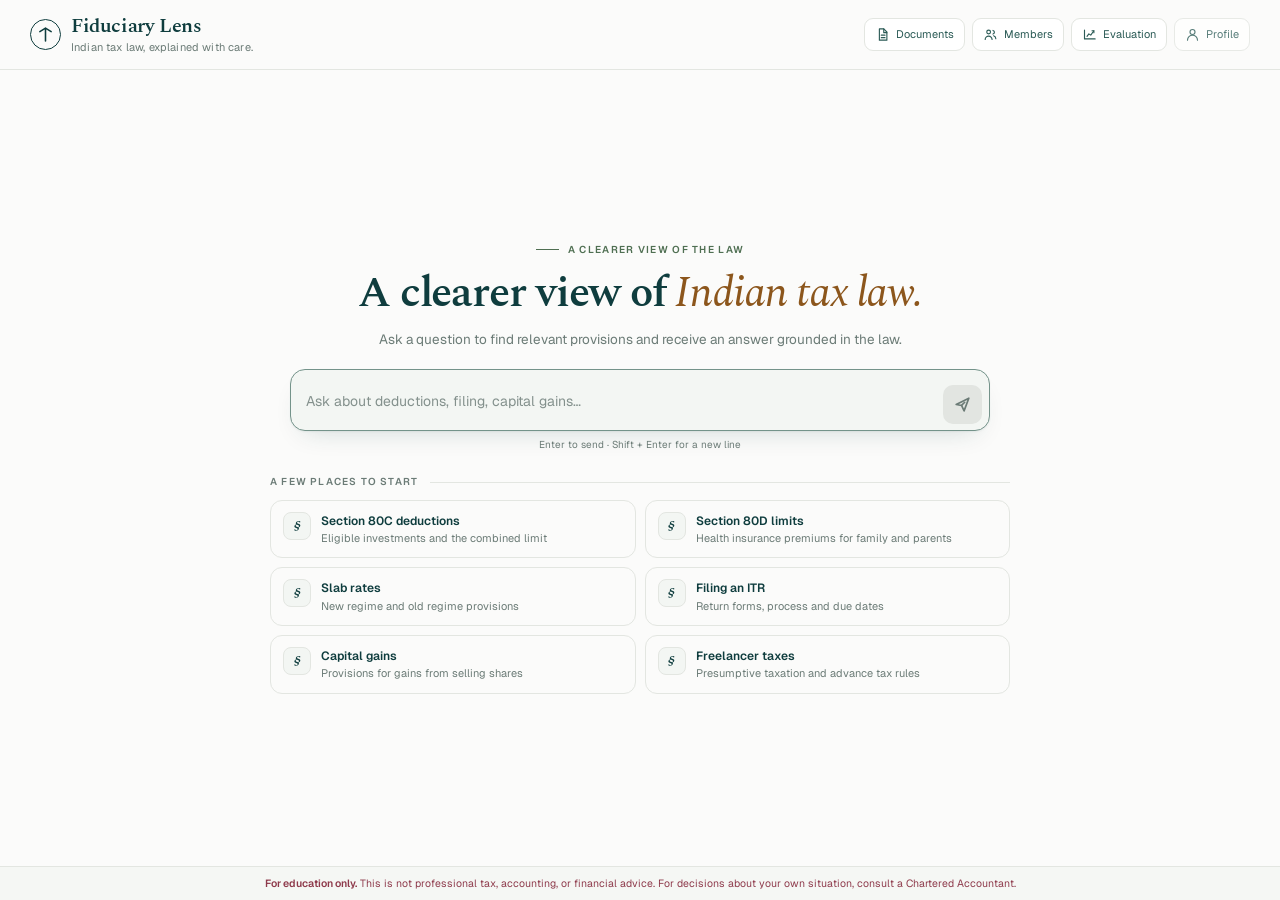
==== commit ce106a63: "added members and eval pages UI" ====
--- a/frontend/index.html
+++ b/frontend/index.html
@@ -8,8 +8,9 @@
     <link rel="preconnect" href="https://fonts.googleapis.com" />
     <link rel="preconnect" href="https://fonts.gstatic.com" crossorigin />
     <link href="https://fonts.googleapis.com/css2?family=Geist:wght@300;400;500;600;700&family=Spectral:ital,wght@0,400;0,600;1,400;1,600&display=swap" rel="stylesheet" />
-    <link rel="stylesheet" href="styles.css?v=20261004-documents" />
-    <script src="app.js?v=20261004-documents" defer></script>
+    <link rel="stylesheet" href="styles.css?v=20261020-project-pages" />
+    <script src="project-data.js?v=20261020-project-pages" defer></script>
+    <script src="app.js?v=20261020-project-pages" defer></script>
   </head>
   <body aria-busy="true">
     <div class="splash-screen" id="splashScreen" role="status" aria-live="polite" aria-label="Preparing Fiduciary Lens">
@@ -43,9 +44,13 @@
             <svg viewBox="0 0 24 24" fill="none" stroke="currentColor" stroke-width="1.8" stroke-linecap="round" stroke-linejoin="round" aria-hidden="true"><path d="M7 3h7l5 5v13H7z" /><path d="M14 3v6h5M10 13h6m-6 4h6" /></svg>
             <span>Documents</span>
           </button>
-          <button class="nav-placeholder nav-about" type="button" title="Coming soon" aria-label="About, coming soon" disabled>
-            <svg viewBox="0 0 24 24" fill="none" stroke="currentColor" stroke-width="1.8" stroke-linecap="round" stroke-linejoin="round" aria-hidden="true"><circle cx="12" cy="12" r="9" /><path d="M12 11v5m0-8h.01" /></svg>
-            <span>About</span>
+          <button class="nav-placeholder nav-members" id="membersNav" type="button" aria-current="false">
+            <svg viewBox="0 0 24 24" fill="none" stroke="currentColor" stroke-width="1.8" stroke-linecap="round" stroke-linejoin="round" aria-hidden="true"><circle cx="9" cy="8" r="3" /><path d="M3.5 20a5.5 5.5 0 0 1 11 0M16 5.5a3 3 0 0 1 0 5.8M17 14a5 5 0 0 1 3.5 4.8" /></svg>
+            <span>Members</span>
+          </button>
+          <button class="nav-placeholder nav-evaluation" id="evaluationNav" type="button" aria-current="false">
+            <svg viewBox="0 0 24 24" fill="none" stroke="currentColor" stroke-width="1.8" stroke-linecap="round" stroke-linejoin="round" aria-hidden="true"><path d="M4 19V5m0 14h17M8 15l3-4 3 2 5-7" /><path d="M16 6h3v3" /></svg>
+            <span>Evaluation</span>
           </button>
           <button class="nav-placeholder nav-profile" type="button" title="Coming soon" aria-label="Profile, coming soon" disabled>
             <svg viewBox="0 0 24 24" fill="none" stroke="currentColor" stroke-width="1.8" stroke-linecap="round" stroke-linejoin="round" aria-hidden="true"><circle cx="12" cy="8" r="4" /><path d="M4 21a8 8 0 0 1 16 0" /></svg>
@@ -159,6 +164,75 @@
         </section>
       </section>
 
+      <section class="project-workspace members-workspace" id="membersView" aria-labelledby="membersHeading" hidden>
+        <header class="project-page-intro">
+          <p class="eyebrow"><span class="eyebrow-line"></span> The people behind the work</p>
+          <h1 id="membersHeading">Meet our <em>team.</em></h1>
+          <p>Fiduciary Lens is a course project built by Group 11 for Natural Language Processing.</p>
+        </header>
+        <div class="project-context" id="projectContext"></div>
+        <section class="faculty-section" aria-labelledby="facultyHeading">
+          <div class="project-section-heading"><div><p class="eyebrow">Course faculty</p><h2 id="facultyHeading">Faculty guide</h2></div><span class="section-number-mark">01</span></div>
+          <div class="faculty-card" id="facultyCard"></div>
+        </section>
+        <section class="team-section" aria-labelledby="teamHeading">
+          <div class="project-section-heading"><div><p class="eyebrow">Group 11</p><h2 id="teamHeading">Team members</h2></div><span class="section-number-mark">02</span></div>
+          <div class="member-grid" id="memberGrid"></div>
+        </section>
+        <footer class="project-links" id="projectLinks"></footer>
+      </section>
+
+      <section class="project-workspace evaluation-workspace" id="evaluationView" aria-labelledby="evaluationHeading" hidden>
+        <header class="project-page-intro">
+          <p class="eyebrow"><span class="eyebrow-line"></span> Measured, with context</p>
+          <h1>How the system <em>was evaluated.</em></h1>
+          <p id="evaluationIntro"></p>
+        </header>
+        <div class="evaluation-date" id="evaluationDate"></div>
+        <section class="evaluation-section" aria-labelledby="retrievalEvalHeading">
+          <div class="project-section-heading"><div><p class="eyebrow">Measured on the current indexed corpus</p><h2 id="retrievalEvalHeading">Tax-law retrieval benchmark</h2></div><span class="section-number-mark">01</span></div>
+          <p class="evaluation-description">This benchmark checks whether the hybrid search returns relevant statutory provisions near the top of its results. It evaluates the retriever and its grounding threshold together; it does not call the answer-generation LLM.</p>
+          <div class="metric-grid" id="retrievalMetrics"></div>
+          <div class="evaluation-details" id="retrievalDetails"></div>
+          <h3 class="evaluation-subheading">How to read these measures</h3>
+          <div class="metric-explanations">
+            <article><strong>Recall@K</strong><p>How many test questions had at least one accepted provision within the first K retrieved passages. Here, 20 of 20 target provisions appeared in the top six.</p></article>
+            <article><strong>Mean reciprocal rank</strong><p>Rewards finding an accepted provision early: each question contributes 1 ÷ its first correct rank, or zero when none appears. The mean here is 0.917.</p></article>
+            <article><strong>Off-topic refusal</strong><p>The proportion of five unrelated control prompts rejected by the embedding cosine grounding threshold. This small control set is not a comprehensive safety or domain-classification test.</p></article>
+          </div>
+          <aside class="evaluation-note"><strong>Benchmark scope.</strong> The in-scope set contains 20 hand-authored questions with accepted section/rule references; the control set contains five unrelated prompts. These results are useful for regression checks, but the sample is too small to establish general performance. Scores represent dense + BM25 retrieval, not either component in isolation.</aside>
+        </section>
+        <section class="evaluation-section" aria-labelledby="modelInventoryHeading">
+          <div class="project-section-heading"><div><p class="eyebrow">Component-by-component results</p><h2 id="modelInventoryHeading">Models and pipeline methods</h2></div><span class="section-number-mark">02</span></div>
+          <p class="evaluation-description">The cards identify each model or algorithm used in retrieval, answer generation, and document analysis. A measured score is shown only where the repository has a reproducible evaluation. “Not benchmarked” means no valid performance score is available; it does not mean zero performance.</p>
+          <div class="model-performance-grid" id="modelPerformanceGrid"></div>
+          <aside class="evaluation-note"><strong>Current model coverage.</strong> The embedding model is the only deep-learning component with published measurements here, and those measurements cover the hybrid retrieval pipeline. The configured LLM is reported by the backend at runtime, but no live answer-quality evaluation has been run against it. The document pipeline reuses that LLM for summarization and some entity extraction.</aside>
+        </section>
+        <section class="evaluation-section" aria-labelledby="harnessHeading">
+          <div class="project-section-heading"><div><p class="eyebrow">Scoring logic checks · no live model calls</p><h2 id="harnessHeading">LLM evaluation harness</h2></div><span class="section-number-mark">03</span></div>
+          <p class="evaluation-description">Five automated tests exercise the answer-scoring functions with fixed examples and a mocked provider response. The tests confirm that the checks behave as coded; they are not five successful live LLM answers and do not benchmark the configured OpenRouter model.</p>
+          <div class="harness-result" id="harnessResult"></div>
+          <div class="metric-explanations harness-metrics">
+            <article><strong>Faithfulness heuristic</strong><p>Measures token overlap between answer sentences and retrieved excerpts. The harness expects at least 0.70; this lexical heuristic is not a semantic fact-checker.</p></article>
+            <article><strong>Answer relevance heuristic</strong><p>Measures overlap between non-stopword question terms and answer terms. The harness expects at least 0.50; it does not judge correctness.</p></article>
+            <article><strong>Citations and safety checks</strong><p>Checks expected citation text in the answer or source labels, plus simple refusal/disclaimer markers. These are rule checks, not legal validation.</p></article>
+          </div>
+          <ul class="evaluation-check-list" id="evaluationChecks"></ul>
+          <aside class="evaluation-note"><strong>Interpretation.</strong> A passing harness indicates that the evaluator accepts or rejects its fixed examples as expected. It cannot be used as an accuracy, hallucination, or latency score for a deployed model.</aside>
+        </section>
+        <section class="evaluation-section" aria-labelledby="xaiHeading">
+          <div class="project-section-heading"><div><p class="eyebrow">Source-level explainability</p><h2 id="xaiHeading">Why these provisions were retrieved</h2></div><span class="section-number-mark">04</span></div>
+          <p class="evaluation-description">Expand “Why this source ranked” on a cited source in chat or document insights to inspect its score breakdown. The breakdown comes from the actual search candidate pool for that request.</p>
+          <div class="xai-method-card" id="xaiMethodCard"></div>
+          <p class="evaluation-description">This is a transparent decomposition of the existing retrieval score, not SHAP or LIME and not an explanation of the language model’s internal reasoning. The full method, equations, and limitations are documented in <a href="https://github.com/Key-to-Code/Fiduciary-Lens-Tax-Advisor-System/blob/main/docs/model-evaluation-and-xai.md" target="_blank" rel="noopener noreferrer">Model Evaluation and XAI</a>.</p>
+        </section>
+        <section class="evaluation-section" aria-labelledby="limitsHeading">
+          <div class="project-section-heading"><div><p class="eyebrow">Read the results in context</p><h2 id="limitsHeading">Scope and reproducibility</h2></div><span class="section-number-mark">05</span></div>
+          <aside class="evaluation-caveat" id="evaluationCaveat"></aside>
+          <footer class="evaluation-footer">Reproduce the deterministic metric checks with <code>python -m pytest -q tests/test_llm_evaluation.py</code> and retrieval metrics with <code>python rag_model/scripts/eval_retrieval.py</code>. The second command requires the built index.</footer>
+        </section>
+      </section>
+
       <div class="mobile-scrim" id="mobileScrim" hidden></div>
       <aside class="sources-panel" id="sourcesPanel" aria-label="Retrieved sources" tabindex="-1" hidden>
         <div class="sources-heading">
--- a/frontend/styles.css
+++ b/frontend/styles.css
@@ -59,6 +59,8 @@
 .nav-placeholder { min-height: 33px; display: inline-flex; align-items: center; justify-content: center; gap: 6px; padding: 6px 10px; color: var(--ink-soft); border: 1px solid var(--rule); border-radius: 9px; background: #fff; font-size: 11px; cursor: not-allowed; }
 .nav-placeholder svg { width: 15px; height: 15px; flex: 0 0 auto; }
 .nav-placeholder:disabled { opacity: .78; }
+.nav-documents, .nav-members, .nav-evaluation { cursor: pointer; transition: background .15s ease, border-color .15s ease; }
+.nav-documents:hover, .nav-members:hover, .nav-evaluation:hover { border-color: #a8b9ad; background: var(--field); }
 .sources-toggle { display: none; align-items: center; justify-content: center; gap: 6px; border: 1px solid var(--rule); border-radius: 10px; padding: 7px 10px; color: var(--ink); background: var(--paper); font-size: 12px; cursor: pointer; transition: background .15s ease, border-color .15s ease; }
 .sources-toggle:hover { border-color: #9bb1a8; background: var(--field); }
 .sources-toggle svg { width: 16px; height: 16px; }
@@ -129,6 +131,80 @@
 .app-shell.documents-open .document-workspace { display: block; }
 .app-shell.documents-open.sources-open { display: block; }
 .nav-placeholder[aria-current="page"] { color: var(--ink); border-color: #a8b9ad; background: var(--field); }
+.app-shell.project-page-open { display: block; }
+.app-shell.project-page-open .chat-column, .app-shell.project-page-open .document-workspace, .app-shell.project-page-open .sources-panel { display: none !important; }
+.app-shell.project-page-open .project-workspace { display: block; }
+.project-workspace { width: min(1120px, 100%); height: 100%; min-height: 0; overflow-y: auto; margin: 0 auto; padding: clamp(25px, 4vw, 46px) clamp(18px, 4vw, 42px) 36px; }
+.project-page-intro { max-width: 730px; margin: 0 auto 22px; text-align: center; }
+.project-page-intro .eyebrow { justify-content: center; }
+.project-page-intro h1 { margin: 0; color: var(--ink); font: 600 clamp(31px, 4vw, 42px)/1.12 "Spectral", Georgia, serif; letter-spacing: -.03em; }
+.project-page-intro h1 em { color: var(--saffron-dark); font-weight: 400; }
+.project-page-intro > p:last-child { max-width: 620px; margin: 10px auto 0; color: var(--muted); font-size: 12px; line-height: 1.65; }
+.project-context { display: grid; grid-template-columns: .75fr .75fr 1.5fr; gap: 10px; margin: 0 auto 31px; }
+.context-item { min-width: 0; display: flex; flex-direction: column; gap: 4px; padding: 12px 15px; border: 1px solid var(--rule); border-radius: 11px; background: linear-gradient(145deg, #fff, #f7f9f6); }
+.context-label { color: var(--sage); font-size: 9px; font-weight: 700; letter-spacing: .12em; text-transform: uppercase; }
+.context-value { color: var(--ink); font-size: 12px; font-weight: 600; line-height: 1.4; overflow-wrap: anywhere; }
+.faculty-section, .team-section, .evaluation-section { margin-top: 29px; }
+.project-section-heading { display: flex; align-items: end; justify-content: space-between; gap: 15px; margin-bottom: 12px; }
+.project-section-heading .eyebrow { margin-bottom: 2px; }
+.project-section-heading h2 { margin: 0; color: var(--ink); font: 600 22px/1.25 "Spectral", Georgia, serif; }
+.section-number-mark { color: #aab7ad; font: italic 600 16px "Spectral", Georgia, serif; }
+.faculty-card { display: grid; grid-template-columns: minmax(0, 1fr); padding: clamp(20px, 3vw, 28px); border: 1px solid var(--rule); border-radius: 15px; background: linear-gradient(135deg, #fff 0%, #fbfcf9 100%); box-shadow: 0 8px 26px -22px rgba(15,61,62,.28); }
+.faculty-content { max-width: 820px; }
+.faculty-role { margin: 0 0 2px; color: var(--sage); font-size: 10px; font-weight: 700; letter-spacing: .12em; text-transform: uppercase; }
+.faculty-name { margin: 0; color: var(--ink); font: 600 25px/1.25 "Spectral", Georgia, serif; }
+.faculty-department, .faculty-school { margin: 5px 0 0; color: #52645e; font-size: 11.5px; line-height: 1.5; }
+.faculty-credentials { display: flex; align-items: baseline; gap: 8px; margin-top: 12px; color: var(--ink-soft); font-size: 11px; }
+.credential-label { color: var(--muted); }
+.faculty-links { display: flex; flex-wrap: wrap; gap: 8px 18px; align-items: center; margin-top: 11px; }
+.project-link { color: var(--sage); font-size: 10.5px; text-decoration-color: #a9b9a9; text-underline-offset: 3px; overflow-wrap: anywhere; }
+.project-link:hover { color: var(--ink); }
+.member-grid { display: grid; grid-template-columns: repeat(2, minmax(0, 1fr)); gap: 12px; }
+.member-card { min-width: 0; display: grid; grid-template-columns: minmax(0, 1fr); align-content: start; align-items: start; padding: 18px; border: 1px solid var(--rule); border-radius: 13px; background: #fff; transition: border-color .15s ease, box-shadow .15s ease; }
+.member-card:hover { border-color: #c4d0c5; box-shadow: var(--shadow); }
+.member-card-topline { grid-column: 1; display: flex; align-items: center; gap: 7px; margin-bottom: 12px; }
+.member-index { color: var(--saffron-dark); font: italic 600 11px "Spectral", Georgia, serif; }
+.member-caption { color: var(--muted); font-size: 9px; letter-spacing: .1em; text-transform: uppercase; }
+.member-name { grid-column: 1; margin: 0 0 4px; color: var(--ink); font: 600 19px/1.25 "Spectral", Georgia, serif; overflow-wrap: anywhere; }
+.member-roll { grid-column: 1; width: fit-content; max-width: 100%; margin: 0 0 15px; padding: 4px 7px; color: var(--muted); border: 1px solid var(--rule); border-radius: 6px; background: var(--field); font: 500 9px/1.4 "Geist", sans-serif; letter-spacing: .015em; overflow-wrap: anywhere; }
+.member-contacts { grid-column: 1; display: grid; gap: 8px; min-width: 0; margin: 0; padding-top: 12px; border-top: 1px solid #eef0ec; }
+.member-contact-row { display: grid; grid-template-columns: 42px minmax(0,1fr); gap: 5px; align-items: baseline; min-width: 0; }
+.member-contact-row dt { color: var(--sage); font-size: 8px; font-weight: 700; letter-spacing: .06em; text-transform: uppercase; }
+.member-contact-row dd { min-width: 0; margin: 0; }
+.member-contact-link { color: #53655f; font-size: 9px; line-height: 1.45; text-decoration: none; overflow-wrap: anywhere; }
+a.member-contact-link:hover { color: var(--sage); text-decoration: underline; }
+.project-links { display: flex; justify-content: space-between; gap: 15px; margin-top: 22px; padding: 13px 0; border-top: 1px solid var(--rule); }
+.project-link-group { display: flex; flex-direction: column; align-items: flex-start; gap: 4px; min-width: 0; }
+.unavailable-link { color: var(--muted); font-size: 10px; }
+.evaluation-date { margin: -9px auto 23px; color: var(--muted); text-align: center; font-size: 9.5px; letter-spacing: .025em; }
+.evaluation-section { padding: 18px 0 20px; border-top: 1px solid var(--rule); }
+.evaluation-description { max-width: 770px; margin: -3px 0 13px; color: var(--muted); font-size: 11px; line-height: 1.65; }
+.metric-grid { display: grid; grid-template-columns: repeat(3, minmax(0,1fr)); gap: 10px; }
+.metric-card { min-width: 0; display: flex; flex-direction: column; align-items: flex-start; gap: 5px; padding: 15px 16px; border: 1px solid var(--rule); border-radius: 12px; background: linear-gradient(145deg, #fff, #f6f8f5); }
+.metric-label { color: var(--sage); font-size: 9px; font-weight: 700; letter-spacing: .09em; text-transform: uppercase; }
+.metric-value { color: var(--ink); font: 600 30px/1.1 "Spectral", Georgia, serif; }
+.metric-note { color: var(--muted); font-size: 9.5px; line-height: 1.5; }
+.evaluation-details { display: grid; grid-template-columns: repeat(2, minmax(0,1fr)); gap: 0 22px; margin-top: 11px; padding: 12px 14px; border: 1px solid var(--rule); border-radius: 11px; background: #fff; }
+.evaluation-subheading { margin: 20px 0 9px; color: var(--ink); font: 600 17px/1.3 "Spectral", Georgia, serif; }
+.metric-explanations { display: grid; grid-template-columns: repeat(3, minmax(0,1fr)); gap: 9px; }
+.metric-explanations article { padding: 12px 13px; border: 1px solid var(--rule); border-radius: 10px; background: #fff; }
+.metric-explanations strong { color: var(--ink); font-size: 10px; font-weight: 650; }
+.metric-explanations p { margin: 5px 0 0; color: var(--muted); font-size: 9.5px; line-height: 1.55; }
+.harness-metrics { margin: 11px 0; }
+.evaluation-note { margin-top: 12px; padding: 12px 14px; color: #56675f; border: 1px solid #dce6dc; border-left: 3px solid var(--sage); border-radius: 9px; background: #f4f7f2; font-size: 9.5px; line-height: 1.65; }
+.evaluation-note strong { color: var(--ink); }
+.evaluation-detail-row { display: flex; justify-content: space-between; gap: 10px; padding: 7px 0; border-bottom: 1px solid #eef0ec; color: var(--muted); font-size: 9.5px; }
+.evaluation-detail-row strong { color: var(--ink-soft); font-weight: 600; text-align: right; }
+.evaluation-historical-note { grid-column: 1 / -1; margin: 10px 0 0; color: #75827d; font-size: 9px; line-height: 1.5; }
+.harness-result { display: flex; align-items: center; gap: 8px; margin: 13px 0 8px; color: var(--ink); font-size: 11px; }
+.result-check, .check-mark { display: grid; place-items: center; width: 20px; height: 20px; flex: 0 0 auto; color: var(--sage); border: 1px solid #c6d4c3; border-radius: 50%; background: #f1f6ef; font-size: 10px; }
+.result-date { color: var(--muted); font-size: 9px; }
+.evaluation-check-list { display: grid; grid-template-columns: repeat(2,minmax(0,1fr)); gap: 7px; margin: 0; padding: 0; list-style: none; }
+.evaluation-check { display: flex; align-items: flex-start; gap: 8px; padding: 9px 10px; color: #53655f; border: 1px solid var(--rule); border-radius: 9px; background: #fff; font-size: 9.5px; line-height: 1.5; }
+.evaluation-check .check-mark { width: 16px; height: 16px; font-size: 8px; }
+.evaluation-caveat { margin: 4px 0 13px; padding: 13px 15px; color: #765a34; border: 1px solid #efe0c9; border-left: 3px solid var(--saffron); border-radius: 10px; background: #fbf5ec; font-size: 10px; line-height: 1.6; }
+.evaluation-footer { padding: 12px 0 0; color: var(--muted); border-top: 1px solid var(--rule); font-size: 9.5px; line-height: 1.7; }
+.evaluation-footer code { padding: 2px 5px; color: var(--ink-soft); border-radius: 4px; background: var(--field); font-size: 9px; overflow-wrap: anywhere; }
 .chat-column { width: 100%; height: 100%; min-width: 0; min-height: 0; display: flex; flex-direction: column; }
 .app-shell.sources-open .chat-column { border-right: 1px solid var(--rule); }
 .transcript { flex: 1 1 auto; min-height: 0; overflow-y: auto; scroll-behavior: smooth; padding: 31px clamp(18px, 4vw, 50px) 20px; }
@@ -231,6 +307,26 @@
 .source-excerpt { margin: 7px 0 0; color: #485a55; font-size: 10.5px; line-height: 1.55; }
 .source-url { display: inline-flex; margin-top: 6px; color: var(--sage); font-size: 10px; text-decoration: none; overflow-wrap: anywhere; }
 .source-url:hover { text-decoration: underline; }
+.source-attribution { margin-top: 9px; padding: 8px 9px; border: 1px solid var(--rule); border-radius: 8px; background: #f7f8f5; }
+.source-attribution summary { color: var(--sage); font-size: 10px; font-weight: 600; cursor: pointer; }
+.attribution-formula { margin: 6px 0; color: var(--muted); font-size: 9px; line-height: 1.4; }
+.attribution-contributions { display: grid; gap: 4px; }
+.attribution-row { display: flex; justify-content: space-between; gap: 8px; color: var(--ink-soft); font-size: 9px; }
+.attribution-row strong { color: var(--ink); font-variant-numeric: tabular-nums; }
+.model-performance-grid { display: grid; grid-template-columns: repeat(2, minmax(0, 1fr)); gap: 11px; }
+.model-performance-card { padding: 15px; border: 1px solid var(--rule); border-radius: 11px; background: #fbfcf9; }
+.model-card-heading { display: flex; align-items: center; justify-content: space-between; gap: 8px; }
+.model-role { color: var(--sage); font-size: 9px; font-weight: 600; letter-spacing: .05em; text-transform: uppercase; }
+.measurement-tag { padding: 3px 7px; color: #6f766e; border: 1px solid var(--rule); border-radius: 99px; font-size: 8px; white-space: nowrap; }
+.measurement-tag.is-measured { color: #4d7657; border-color: #c9d9c7; background: #f1f6ef; }
+.model-performance-card h3 { margin: 10px 0 5px; color: var(--ink); font: 600 17px/1.25 "Spectral", Georgia, serif; overflow-wrap: anywhere; }
+.model-description { margin: 0; color: var(--ink-soft); font-size: 10px; line-height: 1.55; }
+.model-measures { display: grid; gap: 4px; margin: 11px 0 0; padding: 0; color: var(--ink); list-style: none; }
+.model-measures li { padding: 6px 8px; border-radius: 6px; background: var(--field); font-size: 9px; line-height: 1.45; }
+.xai-method-card { display: grid; gap: 7px; padding: 15px; border: 1px solid #d7e2d5; border-radius: 10px; background: #f3f7f1; }
+.xai-method-card strong { color: var(--ink); font: 600 17px/1.25 "Spectral", Georgia, serif; }
+.xai-method-card p { margin: 0; color: var(--ink-soft); font-size: 10.5px; line-height: 1.5; }
+.xai-method-card code { width: fit-content; max-width: 100%; padding: 7px 9px; color: var(--ink); border: 1px solid var(--rule); border-radius: 6px; background: white; font-size: 9px; overflow-wrap: anywhere; white-space: normal; }
 .sources-footer { padding: 9px 19px; color: var(--muted); border-top: 1px solid var(--rule); background: var(--field); font-size: 9px; line-height: 1.4; }
 .mobile-scrim { display: none; }
 
@@ -263,6 +359,8 @@
   .nav-about { display: none; }
   .nav-documents { width: 34px; min-height: 34px; padding: 0; }
   .nav-documents span { display: none; }
+  .nav-members, .nav-evaluation { width: 34px; min-height: 34px; padding: 0; }
+  .nav-members span, .nav-evaluation span { display: none; }
   .nav-profile { width: 34px; min-height: 34px; padding: 0; }
   .nav-profile span { display: none; }
   .sources-toggle { width: 34px; height: 34px; padding: 0; }
@@ -291,6 +389,24 @@
   .document-intro h1 { font-size: 30px; }
   .analysis-columns { grid-template-columns: 1fr; }
   .document-card h2, .account-card h2 { font-size: 18px; }
+  .project-workspace { padding: 23px 14px 28px; }
+  .project-page-intro { margin-bottom: 18px; }
+  .project-page-intro h1 { font-size: 31px; }
+  .project-context { grid-template-columns: 1fr 1fr; gap: 7px; margin-bottom: 22px; }
+  .context-item:last-child { grid-column: 1 / -1; }
+  .project-section-heading h2 { font-size: 20px; }
+  .faculty-card { grid-template-columns: 1fr; gap: 0; }
+  .faculty-name { font-size: 22px; }
+  .member-grid, .metric-grid, .evaluation-check-list { grid-template-columns: 1fr; }
+  .member-card { grid-template-columns: minmax(0,1fr); padding: 15px; }
+  .member-name { font-size: 18px; }
+  .member-roll { font-size: 8.5px; }
+  .member-contact-row { grid-template-columns: 37px minmax(0,1fr); }
+  .member-contact-link { font-size: 8.5px; }
+  .project-links { flex-direction: column; }
+  .evaluation-details { grid-template-columns: 1fr; }
+  .metric-explanations { grid-template-columns: 1fr; }
+  .model-performance-grid { grid-template-columns: 1fr; }
 }
 @media (prefers-reduced-motion: reduce) {
   *, *::before, *::after { scroll-behavior: auto !important; animation-duration: .01ms !important; animation-iteration-count: 1 !important; transition-duration: .01ms !important; }
